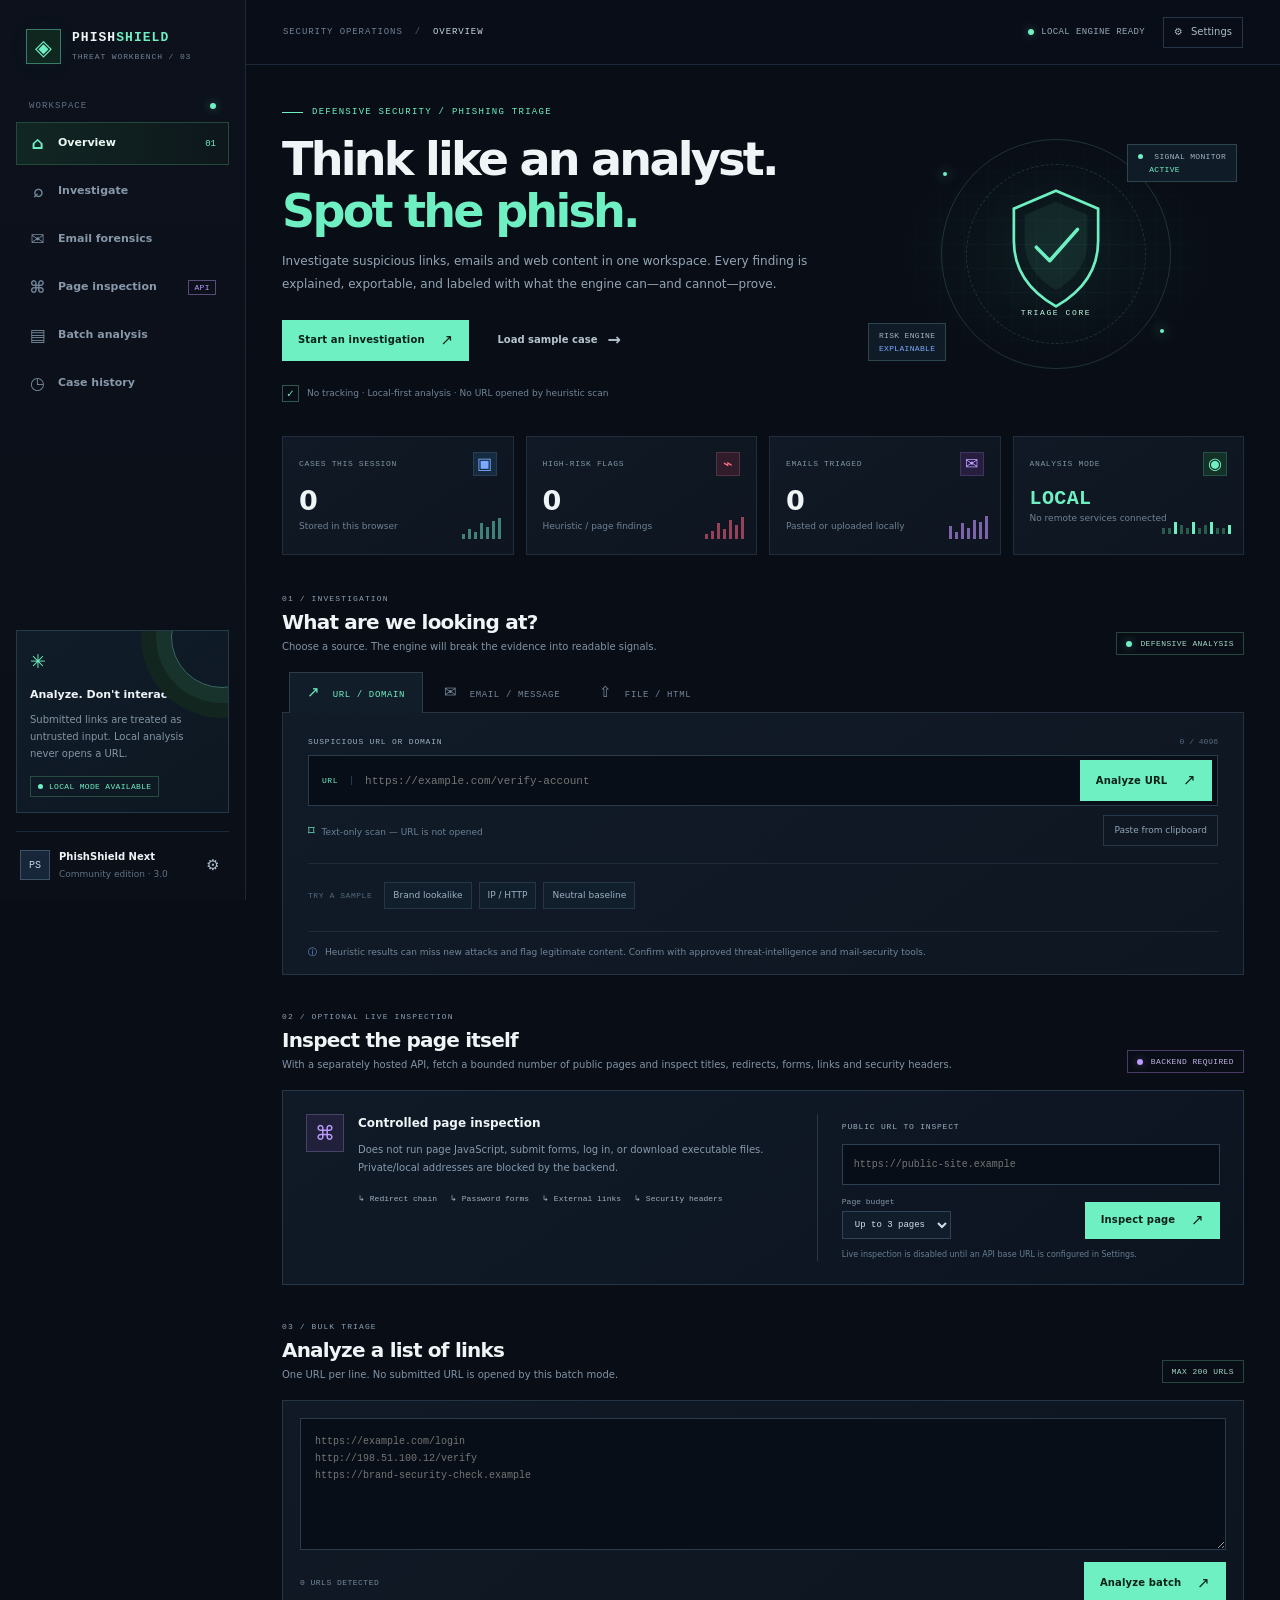
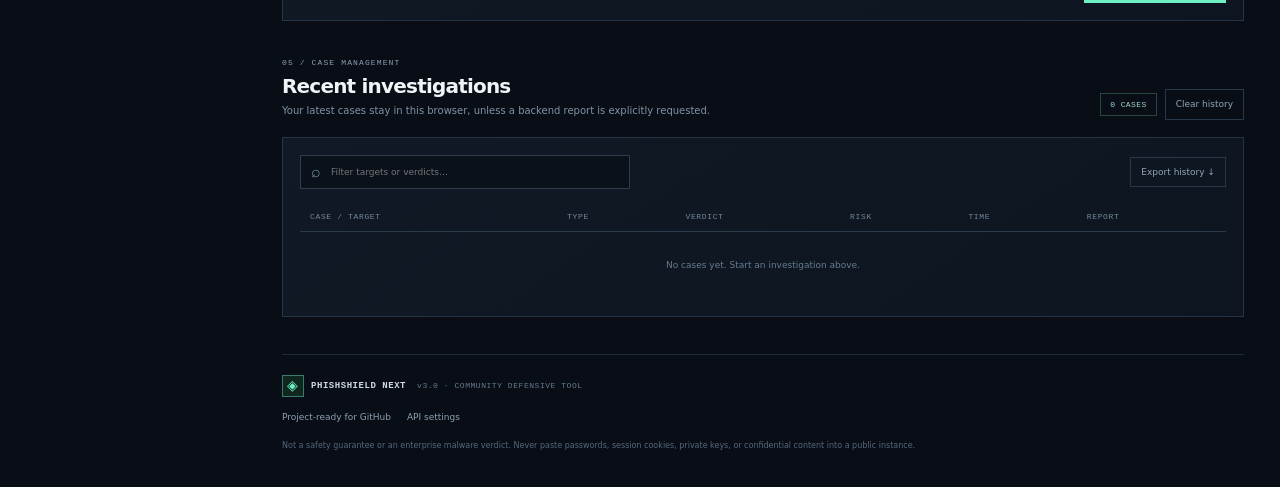
==== phishshield/static_site/index.html @ b908430c "Release PhishShield Next v3.0" ====
<!doctype html>
<html lang="en">
<head>
  <meta charset="utf-8"><meta name="viewport" content="width=device-width,initial-scale=1">
  <meta name="theme-color" content="#090d16">
  <meta name="description" content="PhishShield Next — local-first phishing investigation for suspicious URLs, emails, message files, and web pages.">
  <title>PhishShield Next — Phishing Investigation Workbench</title>
  <link rel="icon" href="data:image/svg+xml,%3Csvg xmlns='http://www.w3.org/2000/svg' viewBox='0 0 100 100'%3E%3Crect width='100' height='100' rx='20' fill='%23090d16'/%3E%3Cpath d='M50 10 82 25v23c0 20-12 33-32 42C30 81 18 68 18 48V25Z' fill='none' stroke='%236ef0c2' stroke-width='7'/%3E%3Cpath d='m36 50 10 10 20-23' fill='none' stroke='%236ef0c2' stroke-width='7'/%3E%3C/svg%3E">
  <link rel="stylesheet" href="./assets/app.css">
</head>
<body>
  <div class="app-shell">
    <aside class="sidebar" id="sidebar">
      <a class="brand" href="#overview" aria-label="PhishShield home"><span class="brand-mark">◈</span><span class="brand-copy">PHISH<span>SHIELD</span><small>THREAT WORKBENCH / 03</small></span></a>
      <div class="workspace-label">WORKSPACE <span class="live-dot"></span></div>
      <nav class="side-nav" aria-label="Primary navigation">
        <a class="nav-item active" href="#overview" data-nav="overview"><span class="nav-icon">⌂</span> Overview <span class="nav-count">01</span></a>
        <a class="nav-item" href="#investigate" data-nav="investigate"><span class="nav-icon">⌕</span> Investigate</a>
        <a class="nav-item" href="#email" data-nav="email"><span class="nav-icon">✉</span> Email forensics</a>
        <a class="nav-item" href="#page-inspection" data-nav="page-inspection"><span class="nav-icon">⌘</span> Page inspection <span class="nav-mini">API</span></a>
        <a class="nav-item" href="#batch" data-nav="batch"><span class="nav-icon">▤</span> Batch analysis</a>
        <a class="nav-item" href="#case-history" data-nav="case-history"><span class="nav-icon">◷</span> Case history</a>
      </nav>
      <div class="side-spacer"></div>
      <div class="sidebar-card">
        <div class="side-card-icon">✳</div><div class="side-card-title">Analyze. Don't interact.</div>
        <p>Submitted links are treated as untrusted input. Local analysis never opens a URL.</p>
        <span class="safe-chip"><i></i> LOCAL MODE AVAILABLE</span>
      </div>
      <div class="sidebar-bottom"><span class="avatar">PS</span><span><b>PhishShield Next</b><small>Community edition · 3.0</small></span><button class="icon-button tiny" id="open-settings-side" title="Settings" aria-label="Settings">⚙</button></div>
    </aside>

    <main class="main-area">
      <header class="topbar">
        <button class="icon-button mobile-menu" id="mobile-menu" aria-label="Open menu">☰</button>
        <div class="breadcrumbs"><span>SECURITY OPERATIONS</span><b>/</b><strong id="crumb-current">OVERVIEW</strong></div>
        <div class="topbar-right"><span class="top-status"><i></i><span id="engine-status">LOCAL ENGINE READY</span></span><button class="settings-button" id="open-settings">⚙ <span>Settings</span></button></div>
      </header>

      <section class="page-content" id="overview">
        <div class="hero-grid">
          <div class="hero-copy">
            <div class="eyebrow"><span class="eyebrow-line"></span> DEFENSIVE SECURITY / PHISHING TRIAGE</div>
            <h1>Think like an analyst.<br><span>Spot the phish.</span></h1>
            <p class="hero-description">Investigate suspicious links, emails and web content in one workspace. Every finding is explained, exportable, and labeled with what the engine can—and cannot—prove.</p>
            <div class="hero-actions"><a class="primary-button" href="#investigate">Start an investigation <span>↗</span></a><button class="text-button" id="load-demo">Load sample case <span>→</span></button></div>
            <div class="hero-footnote"><span class="mini-shield">✓</span> No tracking · Local-first analysis · No URL opened by heuristic scan</div>
          </div>
          <div class="hero-art" aria-label="Security shield graphic">
            <div class="art-grid"></div><div class="orbit orbit-one"></div><div class="orbit orbit-two"></div>
            <div class="shield-core"><svg viewBox="0 0 128 145" role="img" aria-label="Shield"><path d="M64 7 111 27v36c0 35-19 57-47 73C36 120 17 98 17 63V27Z" fill="none" stroke="currentColor" stroke-width="3"/><path d="m42 70 15 15 31-35" fill="none" stroke="currentColor" stroke-width="4" stroke-linecap="round" stroke-linejoin="round"/><path d="M64 19 99 34v28c0 26-13 43-35 56-22-13-35-30-35-56V34Z" fill="currentColor" opacity=".07"/></svg><span>TRIAGE CORE</span></div>
            <div class="art-chip chip-top"><i></i> SIGNAL MONITOR <b>ACTIVE</b></div><div class="art-chip chip-bottom"><span>RISK ENGINE</span><b>EXPLAINABLE</b></div><div class="art-spark spark-a"></div><div class="art-spark spark-b"></div>
          </div>
        </div>

        <div class="stats-grid">
          <article class="stat-card"><div class="stat-top"><span>CASES THIS SESSION</span><span class="stat-icon">▣</span></div><div class="stat-number" id="stat-cases">0</div><div class="stat-sub">Stored in this browser</div><div class="stat-sparkline sparkline-a"><span></span><span></span><span></span><span></span><span></span><span></span><span></span></div></article>
          <article class="stat-card"><div class="stat-top"><span>HIGH-RISK FLAGS</span><span class="stat-icon red">⌁</span></div><div class="stat-number" id="stat-high">0</div><div class="stat-sub">Heuristic / page findings</div><div class="stat-sparkline sparkline-b"><span></span><span></span><span></span><span></span><span></span><span></span><span></span></div></article>
          <article class="stat-card"><div class="stat-top"><span>EMAILS TRIAGED</span><span class="stat-icon violet">✉</span></div><div class="stat-number" id="stat-emails">0</div><div class="stat-sub">Pasted or uploaded locally</div><div class="stat-sparkline sparkline-c"><span></span><span></span><span></span><span></span><span></span><span></span><span></span></div></article>
          <article class="stat-card"><div class="stat-top"><span>ANALYSIS MODE</span><span class="stat-icon green">◉</span></div><div class="stat-number small-stat" id="stat-mode">LOCAL</div><div class="stat-sub" id="stat-mode-sub">No threat-intel API connected</div><div class="status-line"><span></span><span></span><span></span><span></span><span></span><span></span><span></span><span></span><span></span><span></span><span></span><span></span></div></article>
        </div>

        <section class="workspace-section" id="investigate">
          <div class="section-heading"><div><div class="section-kicker">01 / INVESTIGATION</div><h2>What are we looking at?</h2><p>Choose a source. The engine will break the evidence into readable signals.</p></div><span class="section-pill"><i></i> DEFENSIVE ANALYSIS</span></div>
          <span id="email" class="anchor-marker" aria-hidden="true"></span>
          <div class="tab-bar" role="tablist" aria-label="Investigation type">
            <button class="tab active" data-tab="url-panel" role="tab" aria-selected="true"><span>↗</span> URL / DOMAIN</button>
            <button class="tab" data-tab="email-panel" role="tab" aria-selected="false"><span>✉</span> EMAIL / MESSAGE</button>
            <button class="tab" data-tab="file-panel" role="tab" aria-selected="false"><span>⇧</span> FILE / HTML</button>
          </div>
          <div class="investigation-card">
            <div class="tab-panel active" id="url-panel" role="tabpanel">
              <div class="field-label-row"><label for="url-input">SUSPICIOUS URL OR DOMAIN</label><span class="char-count" id="url-char">0 / 4096</span></div>
              <div class="url-input-wrap"><span class="url-prefix">URL</span><input id="url-input" type="text" maxlength="4096" autocomplete="off" autocapitalize="off" spellcheck="false" placeholder="https://example.com/verify-account"><button id="analyze-url" class="primary-button">Analyze URL <span>↗</span></button></div>
              <div class="field-footer"><span><i class="tiny-lock">⌑</i> Text-only scan — URL is not opened</span><button class="subtle-button" id="paste-url">Paste from clipboard</button></div>
              <div class="quick-examples"><span>TRY A SAMPLE</span><button data-sample="https://secure-login-paypal.account-check.click/verify">Brand lookalike</button><button data-sample="http://192.0.2.10/account/login">IP / HTTP</button><button data-sample="https://example.com/">Neutral baseline</button></div>
            </div>
            <div class="tab-panel" id="email-panel" role="tabpanel" hidden>
              <div class="field-label-row"><label for="email-input">RAW EMAIL / MESSAGE CONTENT</label><span class="char-count" id="email-char">0 / 1 MB</span></div>
              <textarea id="email-input" class="large-textarea" maxlength="1000000" placeholder="Paste the complete message including headers where available…&#10;&#10;From: alerts@example.com&#10;Reply-To: support@other-domain.example&#10;Subject: Urgent account verification"></textarea>
              <div class="field-footer"><span><i class="tiny-lock">⌑</i> Text analyzed in your browser; content is not uploaded</span><label class="file-button" for="email-file">⇧ Upload .eml / .txt / .html</label><input class="visually-hidden" id="email-file" type="file" accept=".eml,.txt,.html,.htm,.log,.json,.csv,.md,text/plain,text/html,message/rfc822,application/json,text/csv"></div>
              <div class="form-actions"><button id="analyze-email" class="primary-button">Analyze email <span>↗</span></button><button class="secondary-button" id="clear-email">Clear</button></div>
            </div>
            <div class="tab-panel" id="file-panel" role="tabpanel" hidden>
              <div class="drop-zone" id="drop-zone" tabindex="0" role="button" aria-label="Choose or drop a file"><div class="drop-icon">⇧</div><h3>Drop an email, report or HTML file here</h3><p>Analyze .eml, .txt, .html, .htm, .json, .csv or .log · Up to 2 MB</p><label for="general-file" class="primary-button small-button">Choose file</label><input class="visually-hidden" id="general-file" type="file" accept=".eml,.txt,.html,.htm,.log,.json,.csv,.md,text/plain,text/html,message/rfc822,application/json,text/csv"></div>
              <div class="file-safety-note"><span>ⓘ</span><div><b>Files are read as text only.</b> PhishShield does not execute macros, open attachments, or render uploaded HTML. Binary attachment malware scanning is not included.</div></div>
              <div id="file-loaded" class="file-loaded" hidden></div>
            </div>
            <div class="fine-print"><span>ⓘ</span> Heuristic results can miss new attacks and flag legitimate content. Confirm with approved threat-intelligence and mail-security tools.</div>
          </div>
        </section>

        <section class="workspace-section" id="page-inspection">
          <div class="section-heading"><div><div class="section-kicker">02 / OPTIONAL LIVE INSPECTION</div><h2>Inspect the page itself</h2><p>With a separately hosted API, fetch a bounded number of public pages and inspect titles, redirects, forms, links and security headers.</p></div><span class="section-pill muted-pill"><i></i> BACKEND REQUIRED</span></div>
          <div class="live-inspect-card"><div class="live-card-copy"><div class="live-icon">⌘</div><div><h3>Controlled page inspection</h3><p>Does not run page JavaScript, submit forms, log in, or download executable files. Private/local addresses are blocked by the backend.</p><div class="live-features"><span>↳ Redirect chain</span><span>↳ Password forms</span><span>↳ External links</span><span>↳ Security headers</span></div></div></div><div class="live-card-controls"><label for="inspect-url">PUBLIC URL TO INSPECT</label><input id="inspect-url" type="text" maxlength="4096" spellcheck="false" placeholder="https://public-site.example"><div class="inspect-controls-row"><label for="max-pages">Page budget <select id="max-pages"><option value="1">1 page</option><option value="3" selected>Up to 3 pages</option><option value="5">Up to 5 pages</option></select></label><button id="inspect-page" class="primary-button">Inspect page <span>↗</span></button></div><p class="hint-line" id="api-hint">Live inspection is disabled until an API base URL is configured in Settings.</p></div></div>
        </section>

        <section class="workspace-section" id="batch">
          <div class="section-heading"><div><div class="section-kicker">03 / BULK TRIAGE</div><h2>Analyze a list of links</h2><p>One URL per line. No submitted URL is opened by this batch mode.</p></div><span class="section-pill">MAX 200 URLS</span></div>
          <div class="batch-card"><textarea id="batch-input" class="batch-textarea" maxlength="500000" placeholder="https://example.com/login&#10;http://198.51.100.12/verify&#10;https://brand-security-check.example"></textarea><div class="batch-footer"><span id="batch-count">0 URLS DETECTED</span><button class="primary-button" id="analyze-batch">Analyze batch <span>↗</span></button></div><div id="batch-results" class="batch-results" hidden></div></div>
        </section>

        <section class="workspace-section results-section" id="results-section" hidden>
          <div class="section-heading"><div><div class="section-kicker">04 / EVIDENCE REVIEW</div><h2 id="result-title">Investigation report</h2><p id="result-subtitle">Review the evidence and the confidence limits.</p></div><div class="result-actions"><button class="secondary-button" id="export-json">↓ JSON</button><button class="secondary-button" id="print-report">↗ Print / PDF</button></div></div>
          <div id="result-output" class="result-output"></div>
        </section>

        <section class="workspace-section" id="case-history">
          <div class="section-heading"><div><div class="section-kicker">05 / CASE MANAGEMENT</div><h2>Recent investigations</h2><p>Your latest cases stay in this browser, unless a backend report is explicitly requested.</p></div><div class="history-actions"><span id="history-count" class="section-pill">0 CASES</span><button class="subtle-button" id="clear-history">Clear history</button></div></div>
          <div class="history-card"><div class="history-toolbar"><div class="history-search"><span>⌕</span><input id="history-filter" type="search" placeholder="Filter targets or verdicts…"></div><button class="subtle-button" id="export-history">Export history ↓</button></div><div class="history-table-wrap"><table class="history-table"><thead><tr><th>CASE / TARGET</th><th>TYPE</th><th>VERDICT</th><th>RISK</th><th>TIME</th><th>REPORT</th></tr></thead><tbody id="history-body"><tr><td colspan="6" class="empty-cell">No cases yet. Start an investigation above.</td></tr></tbody></table></div></div>
        </section>

        <footer class="footer"><div class="footer-brand"><span class="brand-mark">◈</span><b>PHISHSHIELD NEXT</b> <span>v3.0 · COMMUNITY DEFENSIVE TOOL</span></div><div class="footer-links"><a href="https://github.com/" target="_blank" rel="noreferrer">Project-ready for GitHub</a><button id="open-settings-footer">API settings</button></div><p>Not a safety guarantee or an enterprise malware verdict. Never paste passwords, session cookies, private keys, or confidential content into a public instance.</p></footer>
      </section>
    </main>
  </div>

  <div class="toast-region" id="toast-region" aria-live="polite" aria-atomic="true"></div>
  <div class="modal-backdrop" id="settings-modal" hidden>
    <div class="settings-modal" role="dialog" aria-modal="true" aria-labelledby="settings-title"><div class="modal-heading"><div><div class="section-kicker">WORKSPACE CONFIGURATION</div><h2 id="settings-title">Connection settings</h2></div><button class="icon-button" id="close-settings" aria-label="Close settings">×</button></div><p class="modal-description">The hosted GitHub Pages version runs local heuristics in your browser. Add the base URL of your own deployed PhishShield API to enable controlled live page inspection. Don't add API keys here.</p><label for="api-base-input">PHISHSHIELD API BASE URL</label><input id="api-base-input" class="settings-input" type="url" placeholder="https://your-phishshield-api.example.com"><div class="settings-callout"><b>Privacy and deployment note</b><p>This URL is stored in this browser's local storage. Use HTTPS for a deployed API. The API must allow this website's origin using CORS. A public scanning API also needs abuse controls, rate limits and monitoring.</p></div><div class="modal-actions"><button id="test-api" class="secondary-button">Test connection</button><button id="save-settings" class="primary-button">Save settings</button><button id="remove-api" class="text-button">Remove API</button></div><div id="api-test-status" class="api-test-status" role="status"></div><button class="privacy-link" id="clear-local-data">Clear local cases and connection settings</button></div>
  </div>
  <script src="./assets/app.js" defer></script>
</body></html>
---- phishshield/static_site/assets/app.css ----
:root{--bg:#090d16;--sidebar:#0b101a;--panel:#0f1622;--panel-2:#111b29;--line:#202d3d;--line-soft:#1a2635;--text:#eff5f7;--muted:#899aab;--dim:#5f7285;--mint:#6ef0c2;--blue:#79aaff;--red:#ff7184;--amber:#ffc878;--purple:#be9bff;--mono:'DM Mono',ui-monospace,monospace;--sans:'Manrope',Inter,system-ui,sans-serif}*{box-sizing:border-box}html{scroll-behavior:smooth;scroll-padding-top:90px}body{margin:0;background:var(--bg);color:var(--text);font:13px/1.65 var(--sans);-webkit-font-smoothing:antialiased}button,input,textarea,select{font:inherit}button,a{-webkit-tap-highlight-color:transparent}a{color:inherit;text-decoration:none}button{cursor:pointer}button:focus-visible,a:focus-visible,input:focus-visible,textarea:focus-visible,select:focus-visible{outline:2px solid var(--mint);outline-offset:3px}.app-shell{min-height:100vh}.sidebar{width:246px;position:fixed;inset:0 auto 0 0;background:linear-gradient(180deg,#0c111b,#0a0f18);border-right:1px solid #1c2938;display:flex;flex-direction:column;padding:25px 16px 18px;z-index:20}.brand{display:flex;align-items:center;gap:11px;padding:4px 10px 28px}.brand-mark{width:35px;height:35px;display:grid;place-items:center;border:1px solid #397b6a;background:#10271f;color:var(--mint);font-size:22px;box-shadow:0 0 24px #6ef0c20a}.brand-copy{font:700 13px/1.3 var(--mono);letter-spacing:.08em}.brand-copy>span{color:var(--mint)}.brand-copy small{display:block;color:#718397;font-size:8px;font-weight:400;letter-spacing:.11em;margin-top:5px}.workspace-label{font:9px var(--mono);letter-spacing:.12em;color:#5e7185;padding:9px 13px 11px;display:flex;align-items:center;justify-content:space-between}.live-dot,.top-status i,.section-pill i{width:6px;height:6px;border-radius:100%;background:var(--mint);box-shadow:0 0 10px #6ef0c270}.side-nav{display:grid;gap:5px}.nav-item{height:43px;display:flex;align-items:center;gap:12px;padding:0 12px;color:#8798aa;font-size:11px;font-weight:600;border:1px solid transparent;transition:.2s}.nav-item:hover{background:#121d2b;color:var(--text)}.nav-item.active{background:linear-gradient(90deg,#143127aa,#11241e55);border-color:#23483e;color:#eaf8f1}.nav-icon{width:17px;text-align:center;font-size:17px;color:#71869a}.nav-item.active .nav-icon{color:var(--mint)}.nav-count{margin-left:auto;font:9px var(--mono);color:var(--mint)}.nav-mini{margin-left:auto;padding:2px 5px;border:1px solid #594b77;color:var(--purple);font:8px var(--mono);letter-spacing:.05em}.side-spacer{flex:1;min-height:36px}.sidebar-card{padding:15px 13px;border:1px solid #24394a;background:linear-gradient(145deg,#101d29,#0d1722);position:relative;overflow:hidden}.sidebar-card:after{content:'';position:absolute;width:100px;height:100px;right:-45px;top:-45px;border:1px solid #3b6b62;border-radius:50%;box-shadow:0 0 0 15px #18332c,0 0 0 30px #12251f}.side-card-icon{color:var(--mint);font-size:19px}.side-card-title{font-size:11px;font-weight:800;margin-top:8px}.sidebar-card p{font-size:10px;color:#8395a5;line-height:1.7;margin:7px 0 12px;max-width:165px}.safe-chip{display:inline-flex;align-items:center;gap:6px;font:8px var(--mono);letter-spacing:.04em;color:var(--mint);border:1px solid #254d40;padding:5px 7px}.safe-chip i{width:5px;height:5px;border-radius:50%;background:var(--mint)}.sidebar-bottom{display:flex;align-items:center;gap:9px;border-top:1px solid #1c2938;margin-top:18px;padding:17px 4px 0}.avatar{width:30px;height:30px;display:grid;place-items:center;border:1px solid #3b5166;background:#172638;color:#c5d7e5;font:10px var(--mono)}.sidebar-bottom b{display:block;font-size:10px}.sidebar-bottom small{display:block;font-size:9px;color:var(--dim);margin-top:2px}.sidebar-bottom .icon-button{margin-left:auto}.main-area{margin-left:246px;min-height:100vh}.topbar{height:65px;border-bottom:1px solid #1d2938;background:#0a0f18ed;display:flex;align-items:center;justify-content:space-between;padding:0 37px;position:sticky;top:0;z-index:10;backdrop-filter:blur(15px)}.breadcrumbs{display:flex;align-items:center;gap:12px;font:9px var(--mono);letter-spacing:.1em;color:#6f8295}.breadcrumbs b{color:#3f5060}.breadcrumbs strong{color:#c5d4de;font-weight:500}.topbar-right{display:flex;align-items:center;gap:18px}.top-status{display:inline-flex;align-items:center;gap:7px;color:#94a9b8;font:9px var(--mono);letter-spacing:.04em}.settings-button,.icon-button{display:inline-flex;align-items:center;justify-content:center;gap:8px;background:transparent;border:1px solid #263646;color:#a9bbc8;height:31px;padding:0 10px;font-size:10px;transition:.2s}.settings-button:hover,.icon-button:hover{border-color:#527468;color:var(--mint)}.icon-button{width:30px;padding:0;font-size:15px}.tiny{border:0;width:24px}.mobile-menu{display:none}.page-content{max-width:1540px;margin:0 auto;padding:0 36px 35px}.hero-grid{display:grid;grid-template-columns:minmax(0,1.2fr) minmax(250px,.8fr);gap:22px;align-items:center;padding:42px 0 28px;min-height:330px}.eyebrow,.section-kicker{display:flex;align-items:center;gap:9px;font:9px var(--mono);letter-spacing:.14em;color:var(--mint)}.eyebrow-line{width:21px;height:1px;background:var(--mint)}.hero-copy h1{font-size:clamp(33px,3.6vw,52px);line-height:1.12;letter-spacing:-.06em;margin:17px 0 13px;font-weight:800}.hero-copy h1 span{color:var(--mint)}.hero-description{max-width:560px;color:#94a6b6;font-size:12px;line-height:1.9;margin:0}.hero-actions{display:flex;align-items:center;gap:22px;margin-top:24px}.primary-button{display:inline-flex;align-items:center;justify-content:center;gap:16px;min-height:41px;padding:0 15px;background:var(--mint);border:1px solid var(--mint);color:#092019;font-size:10px;font-weight:800;letter-spacing:.015em;transition:transform .15s,filter .15s,border-color .15s}.primary-button:hover{filter:brightness(1.08);transform:translateY(-1px)}.primary-button span{font-size:15px;font-weight:500}.text-button{display:inline-flex;align-items:center;gap:10px;border:0;background:transparent;color:#b6c4ce;font-size:10px;font-weight:700}.text-button:hover{color:var(--mint)}.text-button span{font-size:16px}.hero-footnote{display:flex;align-items:center;gap:8px;color:#71869a;font-size:9px;margin-top:24px}.mini-shield{display:grid;place-items:center;border:1px solid #2f574a;width:17px;height:17px;color:var(--mint);font-size:10px}.hero-art{height:260px;max-width:435px;width:100%;justify-self:end;position:relative;overflow:hidden;background:radial-gradient(ellipse at center,#12332c55,transparent 61%)}.art-grid{position:absolute;inset:0;background-image:linear-gradient(#253d4d55 1px,transparent 1px),linear-gradient(90deg,#253d4d55 1px,transparent 1px);background-size:24px 24px;mask-image:radial-gradient(ellipse at center,#000,transparent 75%);opacity:.65}.orbit{position:absolute;left:50%;top:50%;border:1px solid #375d5a77;border-radius:50%;transform:translate(-50%,-50%)}.orbit-one{width:230px;height:230px}.orbit-two{width:180px;height:180px;border-style:dashed;animation:spin 40s linear infinite}.shield-core{position:absolute;left:50%;top:48%;transform:translate(-50%,-50%);width:120px;height:145px;color:var(--mint);display:flex;flex-direction:column;align-items:center;justify-content:center;filter:drop-shadow(0 0 22px #6ef0c233)}.shield-core svg{height:130px;width:116px}.shield-core span{font:8px var(--mono);letter-spacing:.2em;color:#c4f8e4;position:absolute;bottom:5px}.art-chip{position:absolute;background:#111e2bdb;border:1px solid #2c454e;padding:7px 10px;font:8px var(--mono);letter-spacing:.04em;color:#a1b3c2}.chip-top{right:7px;top:20px}.chip-top i{display:inline-block;width:5px;height:5px;background:var(--mint);border-radius:50%;margin-right:6px}.chip-top b{display:block;color:var(--mint);margin:4px 0 0 11px;font-weight:500}.chip-bottom{left:0;bottom:23px;display:grid;gap:4px}.chip-bottom b{color:var(--blue);font-weight:500}.art-spark{width:4px;height:4px;background:var(--mint);border-radius:50%;position:absolute;box-shadow:0 0 13px var(--mint)}.spark-a{top:48px;left:75px}.spark-b{bottom:51px;right:80px}.stats-grid{display:grid;grid-template-columns:repeat(4,minmax(0,1fr));gap:12px;margin:6px 0 39px}.stat-card{position:relative;min-height:119px;background:linear-gradient(145deg,#101925,#0e1520);border:1px solid #202d3c;padding:15px 16px;overflow:hidden}.stat-top{display:flex;align-items:center;justify-content:space-between;gap:10px;font:8px var(--mono);letter-spacing:.08em;color:#8295a5}.stat-icon{display:grid;place-items:center;font-size:16px;color:var(--blue);width:24px;height:24px;background:#172b40;border:1px solid #273d54}.stat-icon.red{color:var(--red);background:#301c2b;border-color:#54313f}.stat-icon.violet{color:var(--purple);background:#251e3e;border-color:#443360}.stat-icon.green{color:var(--mint);background:#143127;border-color:#275344}.stat-number{font-size:27px;line-height:1.3;font-weight:800;letter-spacing:-.05em;margin-top:7px}.small-stat{font:700 20px var(--mono);letter-spacing:.02em;color:var(--mint);padding:4px 0 0}.stat-sub{font-size:9px;color:#6f8294;margin-top:1px}.stat-sparkline{position:absolute;right:12px;bottom:15px;height:23px;display:flex;align-items:end;gap:3px;opacity:.8}.stat-sparkline span{display:block;width:3px;background:#4a9e8d}.sparkline-a span:nth-child(1){height:5px}.sparkline-a span:nth-child(2){height:10px}.sparkline-a span:nth-child(3){height:7px}.sparkline-a span:nth-child(4){height:16px}.sparkline-a span:nth-child(5){height:12px}.sparkline-a span:nth-child(6){height:18px}.sparkline-a span:nth-child(7){height:21px}.sparkline-b span{background:#b74c69}.sparkline-b span:nth-child(1){height:5px}.sparkline-b span:nth-child(2){height:8px}.sparkline-b span:nth-child(3){height:16px}.sparkline-b span:nth-child(4){height:10px}.sparkline-b span:nth-child(5){height:19px}.sparkline-b span:nth-child(6){height:14px}.sparkline-b span:nth-child(7){height:22px}.sparkline-c span{background:#9977cc}.sparkline-c span:nth-child(1){height:13px}.sparkline-c span:nth-child(2){height:7px}.sparkline-c span:nth-child(3){height:16px}.sparkline-c span:nth-child(4){height:11px}.sparkline-c span:nth-child(5){height:19px}.sparkline-c span:nth-child(6){height:17px}.sparkline-c span:nth-child(7){height:23px}.status-line{position:absolute;right:12px;bottom:20px;display:flex;gap:3px;align-items:end;height:13px}.status-line span{width:3px;height:6px;background:#295c4d}.status-line span:nth-child(3n){height:12px;background:var(--mint)}.status-line span:nth-child(4n){height:9px}.workspace-section{margin:0 0 37px;scroll-margin-top:84px}.section-heading{display:flex;align-items:flex-end;justify-content:space-between;gap:18px;margin-bottom:17px}.section-kicker{font-size:8px;color:#8ba1b4}.section-heading h2{font-size:20px;letter-spacing:-.04em;line-height:1.3;margin:6px 0 4px;font-weight:800}.section-heading p{font-size:10px;color:#8093a5;margin:0}.section-pill{display:inline-flex;align-items:center;gap:8px;white-space:nowrap;border:1px solid #27473e;color:#a1d9c7;padding:6px 9px;font:8px var(--mono);letter-spacing:.05em}.muted-pill{border-color:#4a3a64;color:#c2b3e5}.muted-pill i{background:var(--purple);box-shadow:0 0 10px #be9bff70}.tab-bar{display:flex;align-items:center;gap:3px;border-bottom:1px solid #253344;padding-left:7px}.tab{min-height:40px;border:1px solid transparent;border-bottom:0;background:transparent;padding:0 17px;color:#73879a;font:9px var(--mono);letter-spacing:.07em}.tab span{font-size:15px;margin-right:6px}.tab.active{color:var(--mint);background:#111d29;border-color:#2b3d4d;position:relative}.tab.active:after{content:'';position:absolute;left:0;right:0;bottom:-1px;height:1px;background:#111d29}.investigation-card{background:linear-gradient(145deg,#111b28,#0e1621);border:1px solid #243343;border-top:0;padding:24px 25px 14px}.tab-panel{min-width:0}.field-label-row{display:flex;justify-content:space-between;align-items:center;gap:10px;margin-bottom:9px}.field-label-row label,.live-card-controls>label,.settings-modal>label{font:8px var(--mono);letter-spacing:.1em;color:#9cb0c1}.char-count{font:8px var(--mono);color:#566a7d}.url-input-wrap{display:flex;align-items:center;gap:0;border:1px solid #2a3b4c;background:#080e17;min-height:51px}.url-prefix{font:8px var(--mono);letter-spacing:.07em;color:var(--mint);border-right:1px solid #253646;padding:0 13px}.url-input-wrap input{min-width:0;flex:1;border:0;background:transparent;color:var(--text);height:49px;padding:0 13px;outline:none;font:11px var(--mono)}.url-input-wrap input:focus{box-shadow:none}.url-input-wrap .primary-button{height:41px;min-height:41px;margin-right:5px}.field-footer{display:flex;justify-content:space-between;align-items:center;gap:12px;margin-top:9px;color:#6b8093;font-size:9px}.tiny-lock{font-style:normal;color:var(--mint);font-size:13px;margin-right:4px}.subtle-button{display:inline-flex;align-items:center;justify-content:center;gap:7px;border:1px solid #27384a;background:transparent;color:#91a5b6;padding:7px 10px;font-size:9px;transition:.2s}.subtle-button:hover{border-color:#487b6b;color:var(--mint)}.quick-examples{display:flex;align-items:center;flex-wrap:wrap;gap:7px;padding-top:18px;margin-top:17px;border-top:1px solid #1c2a39}.quick-examples>span{font:8px var(--mono);color:#536a7e;letter-spacing:.07em;margin-right:5px}.quick-examples button{border:1px solid #253646;background:#111e2c;color:#9cb1c2;padding:5px 8px;font-size:9px}.quick-examples button:hover{color:var(--mint);border-color:#406b60}.large-textarea,.batch-textarea{display:block;width:100%;resize:vertical;min-height:190px;background:#080e17;border:1px solid #2a3b4c;color:var(--text);padding:14px;font:10px/1.7 var(--mono);outline:none}.large-textarea:focus,.batch-textarea:focus{border-color:#4e9680;box-shadow:0 0 0 2px #6ef0c20c}.form-actions{display:flex;gap:9px;margin-top:17px}.secondary-button{display:inline-flex;align-items:center;justify-content:center;gap:8px;min-height:37px;border:1px solid #334659;background:#152131;color:#c3d2dc;padding:0 12px;font-size:9px;font-weight:700}.secondary-button:hover{border-color:#5b8d7b;color:var(--mint)}.file-button{cursor:pointer;display:inline-flex;align-items:center;gap:6px;border:1px solid #27384a;background:#111d2b;color:#b5c7d5;padding:6px 9px;font-size:9px}.file-button:hover{color:var(--mint);border-color:#437d69}.visually-hidden{position:absolute!important;width:1px!important;height:1px!important;padding:0!important;margin:-1px!important;overflow:hidden!important;clip:rect(0,0,0,0)!important;white-space:nowrap!important;border:0!important}.drop-zone{min-height:178px;border:1px dashed #38566a;background:#0b1420;display:flex;flex-direction:column;align-items:center;justify-content:center;text-align:center;padding:23px}.drop-zone:focus,.drop-zone.dragover{outline:2px solid var(--mint);background:#10261f}.drop-icon{width:38px;height:38px;display:grid;place-items:center;border:1px solid #2c6656;color:var(--mint);font-size:22px;background:#122c24}.drop-zone h3{margin:9px 0 2px;font-size:12px}.drop-zone p{margin:0 0 13px;color:#8195a7;font-size:9px}.small-button{min-height:31px;font-size:9px}.file-safety-note{display:flex;gap:10px;border:1px solid #3d3543;background:#1a1823;padding:12px;margin-top:13px;font-size:9px;color:#9e9aae}.file-safety-note>span{font-size:16px;color:var(--purple)}.file-safety-note b{color:#d8cee9}.file-loaded{margin-top:12px;padding:12px;border:1px solid #2b5648;color:#bbdfd2;font-size:10px}.fine-print{display:flex;gap:8px;align-items:flex-start;border-top:1px solid #1d2a38;color:#72869a;font-size:9px;padding-top:13px;margin-top:22px}.fine-print span{color:var(--blue)}.live-inspect-card{display:grid;grid-template-columns:1fr minmax(280px,.83fr);gap:25px;padding:23px;border:1px solid #27384a;background:linear-gradient(145deg,#101a27,#0c1420)}.live-card-copy{display:flex;gap:14px;align-items:flex-start}.live-icon{display:grid;place-items:center;width:38px;height:38px;flex-shrink:0;background:#20203a;border:1px solid #494267;color:var(--purple);font-size:20px}.live-card-copy h3{font-size:12px;margin:0 0 7px}.live-card-copy p{max-width:470px;margin:0;color:#879aac;font-size:10px;line-height:1.8}.live-features{display:flex;flex-wrap:wrap;gap:8px 13px;margin-top:17px}.live-features span{font:8px var(--mono);color:#a0b1c2}.live-card-controls{border-left:1px solid #293849;padding-left:24px}.live-card-controls>input,.settings-input{margin-top:8px;width:100%;min-width:0;height:41px;border:1px solid #2d4051;background:#080e17;color:var(--text);padding:0 11px;font:10px var(--mono);outline:none}.inspect-controls-row{display:flex;justify-content:space-between;align-items:end;gap:10px;margin-top:12px}.inspect-controls-row label{font:8px var(--mono);color:#8498a9}.inspect-controls-row select{display:block;margin-top:5px;background:#111d2a;border:1px solid #304356;color:#d2dfe7;padding:7px 8px;font-size:9px}.inspect-controls-row .primary-button{min-height:37px}.hint-line{font-size:8px;color:#677e91;margin:9px 0 0}.batch-card,.history-card{border:1px solid #253545;background:linear-gradient(145deg,#101925,#0d1520);padding:17px}.batch-textarea{min-height:132px}.batch-footer{display:flex;justify-content:space-between;align-items:center;gap:12px;margin-top:12px}.batch-footer>span{font:8px var(--mono);color:#74899c;letter-spacing:.06em}.batch-results{margin-top:16px;border-top:1px solid #243343;padding-top:13px}.batch-result-row{display:grid;grid-template-columns:minmax(0,1fr) 108px 60px;gap:12px;align-items:center;padding:10px;border-bottom:1px solid #1e2b3a;font-size:9px}.batch-target{overflow-wrap:anywhere;color:#c4d3dd}.batch-score{text-align:right;font:9px var(--mono);color:#a8b8c4}.badge{display:inline-flex;justify-content:center;align-items:center;border:1px solid;padding:4px 6px;font:8px var(--mono);white-space:nowrap}.badge.high{color:var(--red);border-color:#693543;background:#281722}.badge.suspicious{color:var(--amber);border-color:#6a5435;background:#292319}.badge.inconclusive{color:var(--blue);border-color:#334e6b;background:#172434}.badge.info{color:var(--mint);border-color:#275746;background:#10251e}.results-section{border:1px solid #2c4150;background:#0d1622;padding:19px;margin-bottom:40px}.result-actions,.history-actions{display:flex;gap:8px;align-items:center}.result-output{display:grid;gap:14px}.report-summary{display:grid;grid-template-columns:minmax(0,1fr) 160px;gap:20px;border:1px solid #293b4c;background:#111d2b;padding:20px}.report-heading{display:flex;align-items:center;gap:10px;flex-wrap:wrap}.report-heading h3{margin:0;font-size:16px;letter-spacing:-.03em}.report-target{font:10px/1.7 var(--mono);color:#98acbd;overflow-wrap:anywhere;margin-top:9px}.report-meta{display:flex;flex-wrap:wrap;gap:12px;margin-top:15px;color:#758a9c;font:8px var(--mono)}.report-score{border-left:1px solid #2b3b4a;display:flex;flex-direction:column;justify-content:center;align-items:center;padding-left:18px}.report-score strong{font-size:42px;line-height:1;font-weight:800;letter-spacing:-.06em}.report-score span{font:8px var(--mono);color:#8094a5;margin-top:7px}.scorebar{width:100%;height:4px;background:#233342;margin-top:12px}.scorebar span{display:block;height:100%;background:var(--mint)}.report-grid{display:grid;grid-template-columns:1.15fr .85fr;gap:13px}.report-panel{border:1px solid #253646;background:#101a27;padding:16px;min-width:0}.report-panel h4{font-size:11px;margin:0 0 12px}.panel-hint{font-size:8px;color:#71879a;font-weight:400;margin-left:5px}.signal-list{display:grid;gap:8px}.signal-item{border:1px solid #263647;background:#0d1622;padding:10px}.signal-top{display:flex;align-items:start;justify-content:space-between;gap:12px}.signal-item b{font-size:10px}.signal-item p{font-size:9px;line-height:1.7;color:#8b9fb0;margin:6px 0 0}.signal-meta{font:8px var(--mono);color:var(--amber);white-space:nowrap}.signal-item.positive .signal-meta{color:var(--mint)}.no-signals{padding:15px;background:#0d1621;border:1px dashed #344455;color:#95a8b8;font-size:10px}.recommendation{border-left:2px solid var(--mint);background:#10251f;padding:13px;color:#cde8dd;font-size:10px}.recommendation b{display:block;font-size:9px;color:var(--mint);letter-spacing:.07em;margin-bottom:5px}.limitations{font-size:9px;color:#7f93a5;line-height:1.8}.limitations ul{padding-left:17px;margin:8px 0 0}.evidence-list{display:grid;gap:8px}.evidence-row{display:flex;align-items:flex-start;justify-content:space-between;gap:12px;border-bottom:1px solid #223242;padding-bottom:8px;font-size:9px}.evidence-row span:first-child{color:#8095a7}.evidence-row b{color:#c3d4df;text-align:right;overflow-wrap:anywhere;font-weight:500}.evidence-row:last-child{border:0;padding:0}.history-actions{flex-shrink:0}.history-toolbar{display:flex;justify-content:space-between;align-items:center;gap:12px;margin-bottom:13px}.history-search{display:flex;align-items:center;gap:8px;border:1px solid #2c3d4f;background:#0a111b;padding:0 10px;width:min(330px,100%)}.history-search span{font-size:16px;color:#7b90a3}.history-search input{height:32px;flex:1;width:0;border:0;outline:0;background:transparent;color:var(--text);font-size:9px}.history-table-wrap{overflow-x:auto}.history-table{width:100%;border-collapse:collapse;min-width:700px}.history-table th{text-align:left;font:8px var(--mono);letter-spacing:.08em;font-weight:400;color:#73889b;padding:10px;border-bottom:1px solid #2a3b4b}.history-table td{padding:12px 10px;border-bottom:1px solid #1d2c3a;color:#a1b3c1;font-size:9px}.history-table tr:last-child td{border-bottom:0}.history-table .target-cell{max-width:260px;overflow-wrap:anywhere;color:#d1dee6}.case-link{color:var(--mint);border:0;background:transparent;font:8px var(--mono);padding:0}.empty-cell{text-align:center!important;color:#667c8f!important;padding:26px!important}.footer{border-top:1px solid #1d2b3a;margin-top:34px;padding-top:20px}.footer-brand{display:flex;align-items:center;gap:7px;font:9px var(--mono);letter-spacing:.06em;color:#94a7b6}.footer-brand .brand-mark{width:22px;height:22px;font-size:14px}.footer-brand b{color:#cfdae1}.footer-brand>span:last-child{font-size:8px;color:#647b8e;margin-left:4px}.footer-links{display:flex;gap:16px;margin-top:13px;font-size:9px;color:#8ca0b1}.footer-links a:hover,.footer-links button:hover{color:var(--mint)}.footer-links button{border:0;background:transparent;color:inherit;padding:0;font-size:inherit}.footer p{font-size:8px;color:#53697d;margin:14px 0 0}.toast-region{position:fixed;bottom:20px;right:20px;z-index:99;display:grid;gap:8px;width:min(360px,calc(100vw - 32px))}.toast{padding:12px 14px;border:1px solid #2f6351;background:#10231e;box-shadow:0 10px 35px #0006;color:#cceee1;font-size:10px;animation:toast-in .2s ease}.toast.error{border-color:#794151;background:#291720;color:#ffd6dc}.toast.warning{border-color:#705a36;background:#282319;color:#ffe4b6}.modal-backdrop{position:fixed;inset:0;z-index:80;background:#02060bd9;display:grid;place-items:center;padding:20px;backdrop-filter:blur(7px)}.settings-modal{width:min(520px,100%);background:#101925;border:1px solid #34475a;box-shadow:0 28px 100px #0009;padding:24px}.modal-heading{display:flex;align-items:flex-start;justify-content:space-between;gap:14px}.modal-heading h2{font-size:20px;letter-spacing:-.04em;margin:6px 0 0}.modal-description{font-size:10px;line-height:1.9;color:#8da0b1;margin:17px 0 21px}.settings-input{margin-top:8px}.settings-callout{margin-top:14px;border:1px solid #433b5c;background:#1a1726;padding:12px}.settings-callout b{font-size:10px;color:#d8cef0}.settings-callout p{font-size:9px;color:#9f9bb1;line-height:1.8;margin:5px 0 0}.modal-actions{display:flex;flex-wrap:wrap;gap:8px;margin-top:16px}.api-test-status{font-size:9px;color:#8da1b1;margin-top:10px;min-height:18px}.privacy-link{display:block;border:0;border-top:1px solid #29394a;background:transparent;color:#8a9eb0;padding:14px 0 0;margin-top:14px;width:100%;text-align:left;font-size:9px}.privacy-link:hover{color:var(--red)}[hidden]{display:none!important}@keyframes spin{to{transform:translate(-50%,-50%) rotate(360deg)}}@keyframes toast-in{from{opacity:0;transform:translateY(7px)}to{opacity:1;transform:translateY(0)}}
@media(min-width:1500px){.page-content{padding-left:48px;padding-right:48px}.hero-grid{min-height:365px}.hero-art{height:295px;max-width:490px}.stats-grid{gap:16px}.stat-card{padding:18px 20px}}@media(max-width:1100px){.sidebar{width:218px}.main-area{margin-left:218px}.page-content{padding:0 23px 28px}.topbar{padding:0 24px}.hero-grid{grid-template-columns:1fr .75fr;gap:12px}.hero-copy h1{font-size:39px}.hero-art{transform:scale(.92);transform-origin:right center}.stats-grid{grid-template-columns:repeat(2,minmax(0,1fr));margin-bottom:30px}.stat-card{min-height:109px}.live-inspect-card{grid-template-columns:1fr}.live-card-controls{border:0;border-top:1px solid #293849;padding:17px 0 0}}@media(max-width:760px){.sidebar{transform:translateX(-101%);transition:transform .23s;box-shadow:20px 0 50px #0007}.sidebar.open{transform:translateX(0)}.main-area{margin-left:0}.topbar{height:57px;padding:0 15px}.mobile-menu{display:inline-flex}.breadcrumbs{margin-right:auto;margin-left:12px;font-size:8px;gap:7px}.topbar-right{gap:9px}.top-status{font-size:0}.top-status i{width:7px;height:7px}.settings-button{width:32px;padding:0;font-size:15px}.settings-button span{display:none}.page-content{padding:0 15px 24px}.hero-grid{grid-template-columns:1fr;padding:34px 0 22px;min-height:0}.hero-copy h1{font-size:clamp(34px,10vw,48px)}.hero-description{font-size:11px}.hero-actions{gap:13px;flex-wrap:wrap}.hero-footnote{line-height:1.7}.hero-art{justify-self:center;height:208px;max-width:360px;transform:none;margin-top:2px}.orbit-one{width:196px;height:196px}.orbit-two{width:155px;height:155px}.shield-core{transform:translate(-50%,-50%) scale(.83)}.chip-top{right:0;top:10px}.chip-bottom{left:0;bottom:12px}.stats-grid{gap:8px;margin:3px 0 31px}.stat-card{padding:12px;min-height:108px}.stat-top{font-size:7px}.stat-number{font-size:24px}.small-stat{font-size:17px}.stat-sub{font-size:8px;max-width:120px}.section-heading{align-items:flex-start;flex-direction:column;gap:10px}.section-heading h2{font-size:19px}.section-heading p{font-size:9px}.section-pill{font-size:7px}.tab-bar{padding-left:0;overflow-x:auto}.tab{white-space:nowrap;padding:0 10px;font-size:8px;min-height:39px}.investigation-card{padding:17px 13px 13px}.url-input-wrap{flex-wrap:wrap;padding:5px}.url-prefix{display:none}.url-input-wrap input{flex-basis:100%;height:40px;padding:0 8px}.url-input-wrap .primary-button{margin-left:auto;margin-right:0;width:100%}.field-footer{align-items:flex-start}.field-footer>span{max-width:60%;line-height:1.65}.quick-examples{align-items:flex-start}.quick-examples>span{width:100%;margin:0 0 3px}.quick-examples button{font-size:8px}.large-textarea{min-height:220px}.field-footer .file-button{font-size:8px}.live-inspect-card{padding:15px;gap:16px}.live-card-copy{gap:10px}.live-card-copy p{font-size:9px}.live-icon{width:32px;height:32px}.inspect-controls-row{align-items:stretch}.inspect-controls-row .primary-button{flex:1}.batch-card,.history-card{padding:11px}.batch-result-row{grid-template-columns:minmax(0,1fr) 86px 55px;gap:7px;padding:9px 5px}.batch-target{font-size:8px}.results-section{padding:12px}.result-actions{width:100%}.report-summary{grid-template-columns:1fr;padding:14px;gap:12px}.report-score{border:0;border-top:1px solid #2b3b4a;padding:13px 0 0;flex-direction:row;justify-content:flex-start;gap:10px}.report-score strong{font-size:30px}.report-score span{margin-top:0}.scorebar{max-width:120px;margin-top:0}.report-grid{grid-template-columns:1fr}.history-actions{flex-wrap:wrap}.history-toolbar{align-items:stretch;flex-direction:column}.history-search{width:100%}.footer-brand{flex-wrap:wrap}.footer-brand>span:last-child{width:100%;margin-left:29px}.footer-links{gap:12px;flex-wrap:wrap}.modal-backdrop{padding:10px}.settings-modal{padding:18px}.modal-actions>*{flex:1}.privacy-link{line-height:1.7}}@media(prefers-reduced-motion:reduce){*,*::before,*::after{animation-duration:.01ms!important;animation-iteration-count:1!important;scroll-behavior:auto!important;transition-duration:.01ms!important}}

@media print{body{background:#fff!important;color:#111!important}.sidebar,.topbar,.hero-grid,.stats-grid,.workspace-section:not(.results-section),.footer,.toast-region,.modal-backdrop,.result-actions{display:none!important}.main-area{margin:0!important}.page-content{max-width:none!important;padding:0!important}.results-section{display:block!important;visibility:visible!important;border:0!important;background:#fff!important;padding:0!important;margin:0!important}.section-heading h2,.report-heading h3,.report-panel h4,.signal-item b,.report-summary,.report-panel,.report-target,.evidence-row b,.limitations,.signal-item p,.recommendation{color:#111!important}.report-summary,.report-panel,.signal-item,.no-signals{background:#fff!important;border:1px solid #bbb!important;break-inside:avoid}.report-grid{grid-template-columns:1fr 1fr!important}.results-section[hidden]{display:block!important}.badge{background:#fff!important;color:#111!important;border-color:#888!important}.scorebar{background:#ddd!important}.report-score strong{color:#111!important}.recommendation{background:#f4f4f4!important;border-left-color:#333!important}.report-panel{break-inside:avoid}}

.page-evidence{border-top:1px solid #2b3b4a;margin-top:12px;padding-top:9px;font-size:9px;color:#a2b5c5}.page-evidence summary{cursor:pointer;color:var(--mint);font:8px var(--mono);letter-spacing:.05em;list-style-position:inside}.page-evidence h4{margin:13px 0 5px;color:#becdd7}.page-evidence .report-target{margin:4px 0;font-size:8px;overflow-wrap:anywhere}
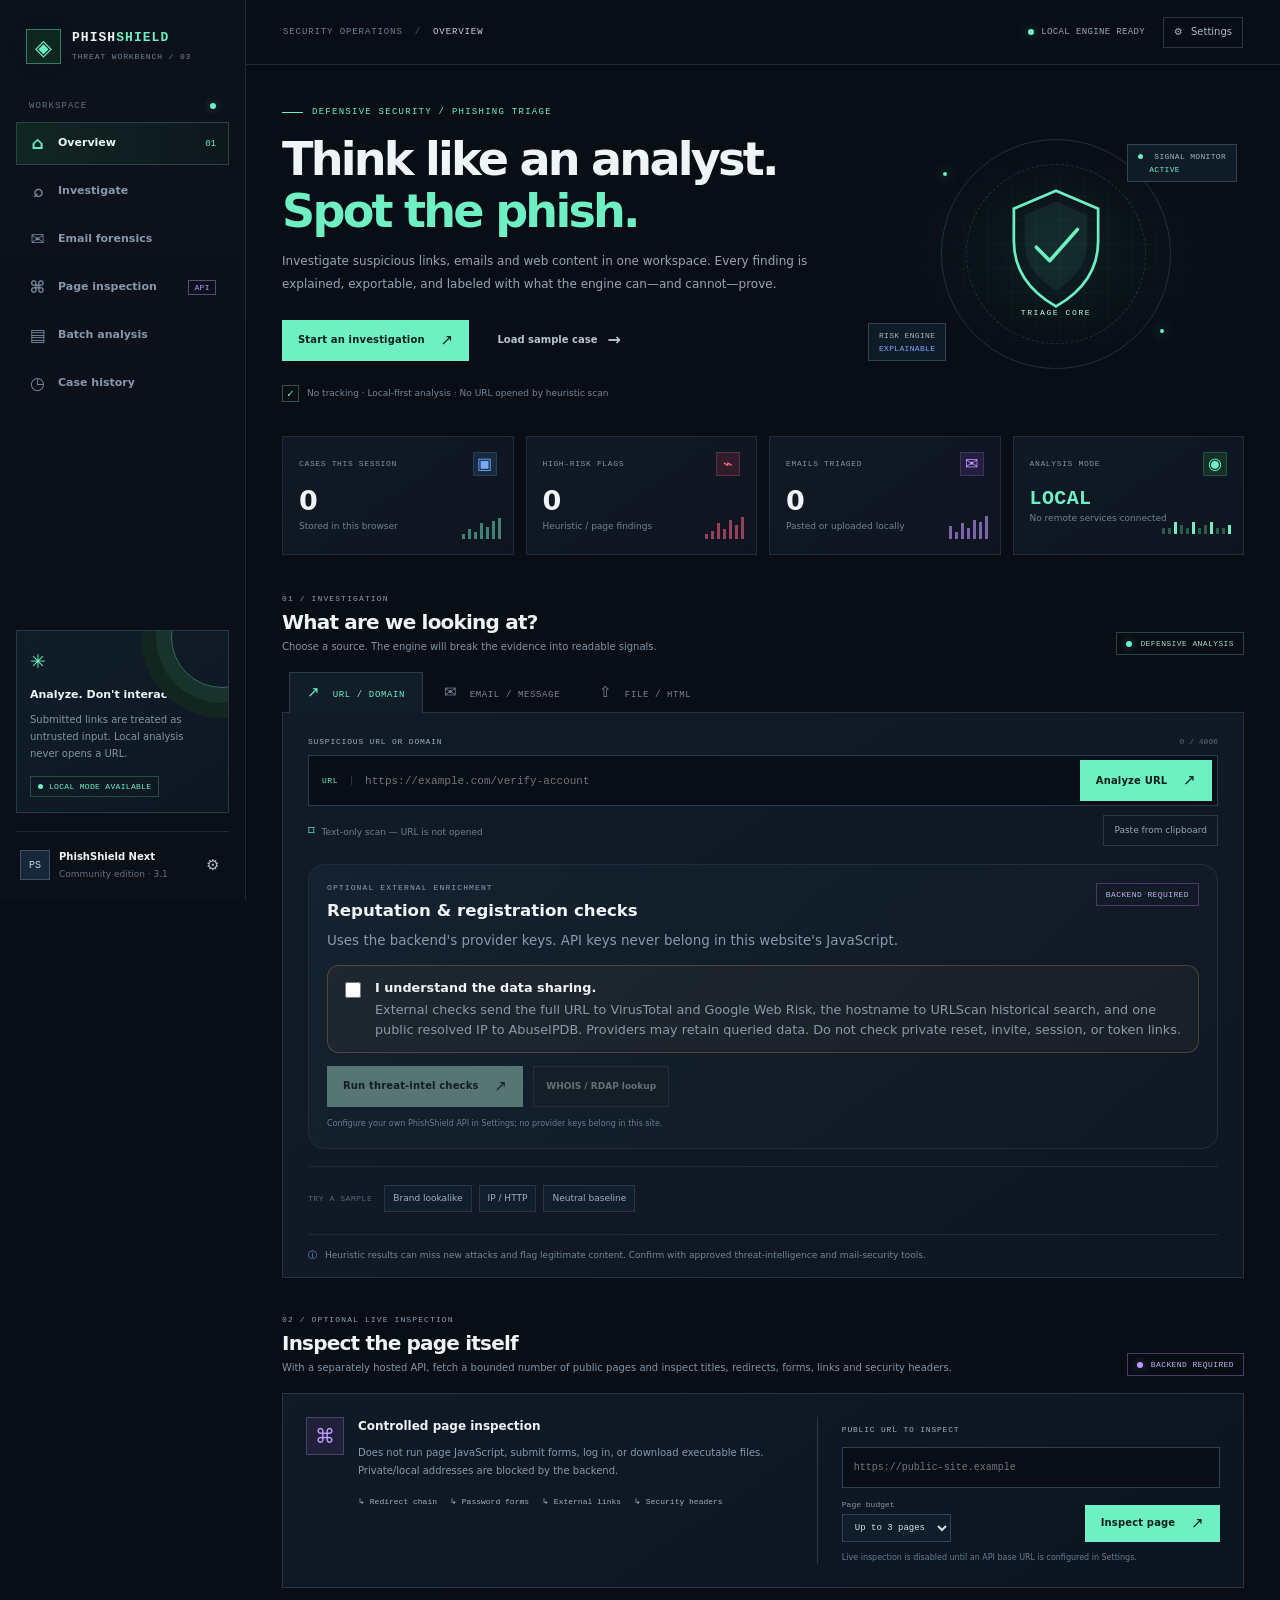
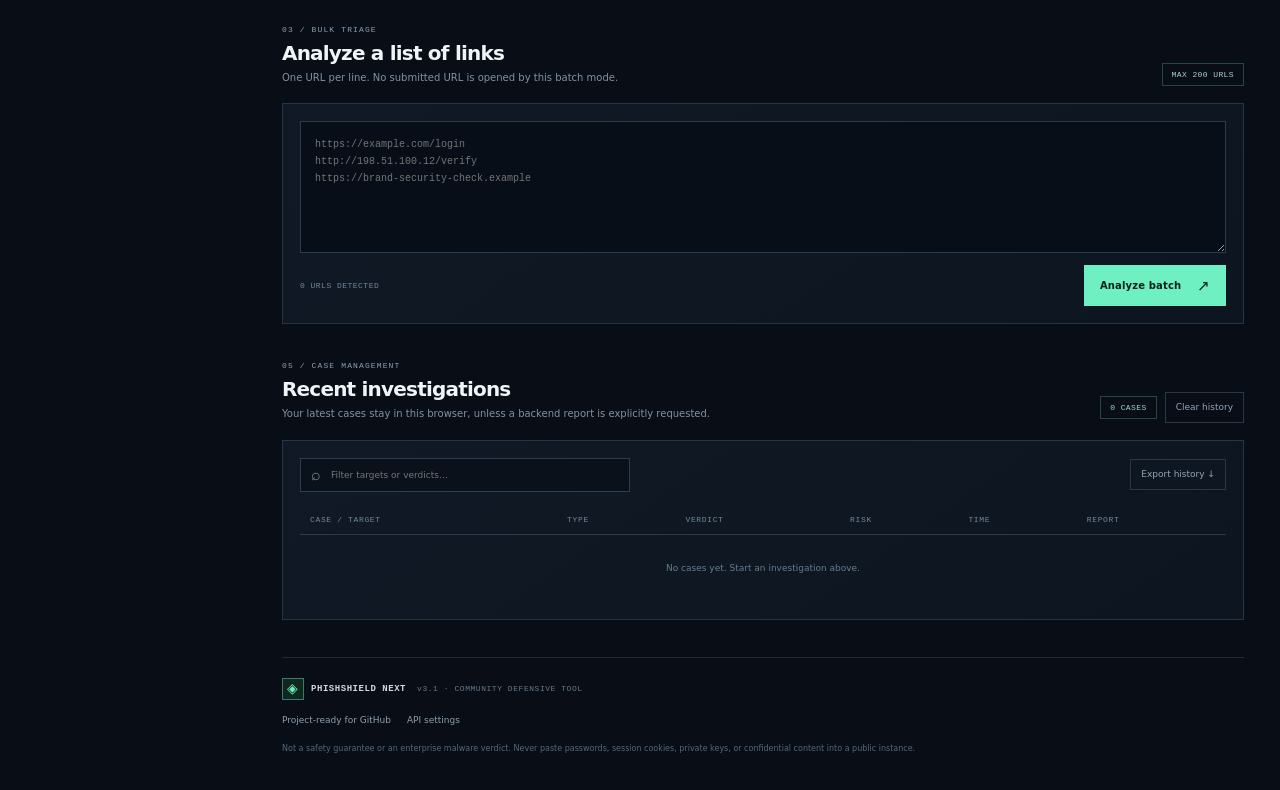
==== commit 68ed95c8: "Add threat intelligence APIs and WHOIS RDAP" ====
--- a/phishshield/static_site/index.html
+++ b/phishshield/static_site/index.html
@@ -27,7 +27,7 @@
         <p>Submitted links are treated as untrusted input. Local analysis never opens a URL.</p>
         <span class="safe-chip"><i></i> LOCAL MODE AVAILABLE</span>
       </div>
-      <div class="sidebar-bottom"><span class="avatar">PS</span><span><b>PhishShield Next</b><small>Community edition · 3.0</small></span><button class="icon-button tiny" id="open-settings-side" title="Settings" aria-label="Settings">⚙</button></div>
+      <div class="sidebar-bottom"><span class="avatar">PS</span><span><b>PhishShield Next</b><small>Community edition · 3.1</small></span><button class="icon-button tiny" id="open-settings-side" title="Settings" aria-label="Settings">⚙</button></div>
     </aside>
 
     <main class="main-area">
@@ -73,6 +73,12 @@
               <div class="field-label-row"><label for="url-input">SUSPICIOUS URL OR DOMAIN</label><span class="char-count" id="url-char">0 / 4096</span></div>
               <div class="url-input-wrap"><span class="url-prefix">URL</span><input id="url-input" type="text" maxlength="4096" autocomplete="off" autocapitalize="off" spellcheck="false" placeholder="https://example.com/verify-account"><button id="analyze-url" class="primary-button">Analyze URL <span>↗</span></button></div>
               <div class="field-footer"><span><i class="tiny-lock">⌑</i> Text-only scan — URL is not opened</span><button class="subtle-button" id="paste-url">Paste from clipboard</button></div>
+              <div class="intel-lookup-card">
+                <div class="intel-lookup-heading"><div><span class="section-kicker">OPTIONAL EXTERNAL ENRICHMENT</span><h3>Reputation &amp; registration checks</h3><p>Uses the backend's provider keys. API keys never belong in this website's JavaScript.</p></div><span class="section-pill muted-pill">BACKEND REQUIRED</span></div>
+                <label class="privacy-consent" for="external-sharing-confirm"><input id="external-sharing-confirm" type="checkbox"><span><b>I understand the data sharing.</b> External checks send the full URL to VirusTotal and Google Web Risk, the hostname to URLScan historical search, and one public resolved IP to AbuseIPDB. Providers may retain queried data. Do not check private reset, invite, session, or token links.</span></label>
+                <div class="intel-lookup-actions"><button id="run-reputation" class="primary-button" disabled>Run threat-intel checks <span>↗</span></button><button id="run-whois" class="secondary-button">WHOIS / RDAP lookup</button></div>
+                <p class="hint-line" id="intel-status" role="status">Configure your own PhishShield API in Settings. External lookups are disabled by default on hosted backends.</p>
+              </div>
               <div class="quick-examples"><span>TRY A SAMPLE</span><button data-sample="https://secure-login-paypal.account-check.click/verify">Brand lookalike</button><button data-sample="http://192.0.2.10/account/login">IP / HTTP</button><button data-sample="https://example.com/">Neutral baseline</button></div>
             </div>
             <div class="tab-panel" id="email-panel" role="tabpanel" hidden>
@@ -110,14 +116,14 @@
           <div class="history-card"><div class="history-toolbar"><div class="history-search"><span>⌕</span><input id="history-filter" type="search" placeholder="Filter targets or verdicts…"></div><button class="subtle-button" id="export-history">Export history ↓</button></div><div class="history-table-wrap"><table class="history-table"><thead><tr><th>CASE / TARGET</th><th>TYPE</th><th>VERDICT</th><th>RISK</th><th>TIME</th><th>REPORT</th></tr></thead><tbody id="history-body"><tr><td colspan="6" class="empty-cell">No cases yet. Start an investigation above.</td></tr></tbody></table></div></div>
         </section>
 
-        <footer class="footer"><div class="footer-brand"><span class="brand-mark">◈</span><b>PHISHSHIELD NEXT</b> <span>v3.0 · COMMUNITY DEFENSIVE TOOL</span></div><div class="footer-links"><a href="https://github.com/" target="_blank" rel="noreferrer">Project-ready for GitHub</a><button id="open-settings-footer">API settings</button></div><p>Not a safety guarantee or an enterprise malware verdict. Never paste passwords, session cookies, private keys, or confidential content into a public instance.</p></footer>
+        <footer class="footer"><div class="footer-brand"><span class="brand-mark">◈</span><b>PHISHSHIELD NEXT</b> <span>v3.1 · COMMUNITY DEFENSIVE TOOL</span></div><div class="footer-links"><a href="https://github.com/" target="_blank" rel="noreferrer">Project-ready for GitHub</a><button id="open-settings-footer">API settings</button></div><p>Not a safety guarantee or an enterprise malware verdict. Never paste passwords, session cookies, private keys, or confidential content into a public instance.</p></footer>
       </section>
     </main>
   </div>
 
   <div class="toast-region" id="toast-region" aria-live="polite" aria-atomic="true"></div>
   <div class="modal-backdrop" id="settings-modal" hidden>
-    <div class="settings-modal" role="dialog" aria-modal="true" aria-labelledby="settings-title"><div class="modal-heading"><div><div class="section-kicker">WORKSPACE CONFIGURATION</div><h2 id="settings-title">Connection settings</h2></div><button class="icon-button" id="close-settings" aria-label="Close settings">×</button></div><p class="modal-description">The hosted GitHub Pages version runs local heuristics in your browser. Add the base URL of your own deployed PhishShield API to enable controlled live page inspection. Don't add API keys here.</p><label for="api-base-input">PHISHSHIELD API BASE URL</label><input id="api-base-input" class="settings-input" type="url" placeholder="https://your-phishshield-api.example.com"><div class="settings-callout"><b>Privacy and deployment note</b><p>This URL is stored in this browser's local storage. Use HTTPS for a deployed API. The API must allow this website's origin using CORS. A public scanning API also needs abuse controls, rate limits and monitoring.</p></div><div class="modal-actions"><button id="test-api" class="secondary-button">Test connection</button><button id="save-settings" class="primary-button">Save settings</button><button id="remove-api" class="text-button">Remove API</button></div><div id="api-test-status" class="api-test-status" role="status"></div><button class="privacy-link" id="clear-local-data">Clear local cases and connection settings</button></div>
+    <div class="settings-modal" role="dialog" aria-modal="true" aria-labelledby="settings-title"><div class="modal-heading"><div><div class="section-kicker">WORKSPACE CONFIGURATION</div><h2 id="settings-title">Connection settings</h2></div><button class="icon-button" id="close-settings" aria-label="Close settings">×</button></div><p class="modal-description">The hosted GitHub Pages version runs local heuristics in your browser. Add the base URL of your deployed PhishShield API to enable live inspection, external reputation checks, and WHOIS/RDAP lookup. Never paste provider keys here.</p><label for="api-base-input">PHISHSHIELD API BASE URL</label><input id="api-base-input" class="settings-input" type="url" placeholder="https://your-phishshield-api.example.com"><div class="settings-callout"><b>Privacy and deployment note</b><p>This URL is stored in this browser's local storage. Use HTTPS for a deployed API. The API must allow this website's origin using CORS. Provider secrets must be backend environment variables. External lookups can share submitted indicators with third parties; public deployments need abuse controls, durable rate limits, quotas, and monitoring.</p></div><div class="modal-actions"><button id="test-api" class="secondary-button">Test connection</button><button id="save-settings" class="primary-button">Save settings</button><button id="remove-api" class="text-button">Remove API</button></div><div id="api-test-status" class="api-test-status" role="status"></div><button class="privacy-link" id="clear-local-data">Clear local cases and connection settings</button></div>
   </div>
   <script src="./assets/app.js" defer></script>
 </body></html>
--- a/phishshield/static_site/assets/app.css
+++ b/phishshield/static_site/assets/app.css
@@ -4,3 +4,27 @@
 @media print{body{background:#fff!important;color:#111!important}.sidebar,.topbar,.hero-grid,.stats-grid,.workspace-section:not(.results-section),.footer,.toast-region,.modal-backdrop,.result-actions{display:none!important}.main-area{margin:0!important}.page-content{max-width:none!important;padding:0!important}.results-section{display:block!important;visibility:visible!important;border:0!important;background:#fff!important;padding:0!important;margin:0!important}.section-heading h2,.report-heading h3,.report-panel h4,.signal-item b,.report-summary,.report-panel,.report-target,.evidence-row b,.limitations,.signal-item p,.recommendation{color:#111!important}.report-summary,.report-panel,.signal-item,.no-signals{background:#fff!important;border:1px solid #bbb!important;break-inside:avoid}.report-grid{grid-template-columns:1fr 1fr!important}.results-section[hidden]{display:block!important}.badge{background:#fff!important;color:#111!important;border-color:#888!important}.scorebar{background:#ddd!important}.report-score strong{color:#111!important}.recommendation{background:#f4f4f4!important;border-left-color:#333!important}.report-panel{break-inside:avoid}}
 
 .page-evidence{border-top:1px solid #2b3b4a;margin-top:12px;padding-top:9px;font-size:9px;color:#a2b5c5}.page-evidence summary{cursor:pointer;color:var(--mint);font:8px var(--mono);letter-spacing:.05em;list-style-position:inside}.page-evidence h4{margin:13px 0 5px;color:#becdd7}.page-evidence .report-target{margin:4px 0;font-size:8px;overflow-wrap:anywhere}
+
+/* Optional provider enrichment panel (v3.1) */
+.intel-lookup-card{margin-top:18px;padding:18px;border:1px solid var(--line);border-radius:16px;background:linear-gradient(135deg,rgba(35,62,79,.22),rgba(15,28,39,.42));}
+.intel-lookup-heading{display:flex;align-items:flex-start;justify-content:space-between;gap:14px;margin-bottom:14px;}
+.intel-lookup-heading h3{margin:5px 0 6px;font-size:1.04rem;}
+.intel-lookup-heading p{margin:0;color:var(--muted);font-size:.84rem;max-width:650px;line-height:1.55;}
+.privacy-consent{display:flex;gap:11px;align-items:flex-start;padding:12px 13px;border:1px solid rgba(255,190,100,.22);border-radius:12px;background:rgba(255,190,100,.045);color:var(--muted);font-size:.8rem;line-height:1.55;cursor:pointer;}
+.privacy-consent input{margin-top:4px;accent-color:var(--mint);flex:0 0 auto;width:16px;height:16px;}
+.privacy-consent b{display:block;color:var(--text);margin-bottom:2px;}
+.intel-lookup-actions{display:flex;flex-wrap:wrap;gap:10px;margin-top:13px;}
+.intel-lookup-actions button:disabled{opacity:.45;cursor:not-allowed;filter:saturate(.4);}
+#intel-status{margin:10px 0 0;max-width:950px;}
+.reputation-provider-grid{display:grid;grid-template-columns:repeat(2,minmax(0,1fr));gap:12px;margin-top:10px;}
+.provider-card{min-width:0;padding:14px;border:1px solid var(--line);border-radius:12px;background:rgba(16,28,39,.5);}
+.provider-card h5{margin:0 0 7px;font-size:.9rem;color:var(--text);}
+.provider-card p{margin:5px 0;color:var(--muted);font-size:.82rem;line-height:1.5;overflow-wrap:anywhere;}
+.provider-status{display:inline-flex;border-radius:999px;padding:3px 8px;font-size:.68rem;letter-spacing:.06em;text-transform:uppercase;background:rgba(120,150,170,.1);color:var(--muted);margin-bottom:7px;}
+.provider-status.threat_found,.provider-status.error,.provider-status.auth_error,.provider-status.rate_limited{background:rgba(244,93,109,.12);color:var(--red);}
+.provider-status.no_match,.provider-status.ok{background:rgba(74,222,178,.1);color:var(--mint);}
+.provider-results{margin-top:9px;padding-top:8px;border-top:1px solid var(--line);}
+.provider-results a{color:var(--mint);overflow-wrap:anywhere;}
+@media(max-width:760px){.intel-lookup-heading{display:block}.intel-lookup-heading .section-pill{display:inline-flex;margin-top:8px}.reputation-provider-grid{grid-template-columns:1fr}.intel-lookup-actions button{width:100%;}}
+
+.provider-status.record_found{background:rgba(120,150,170,.1);color:var(--text);}
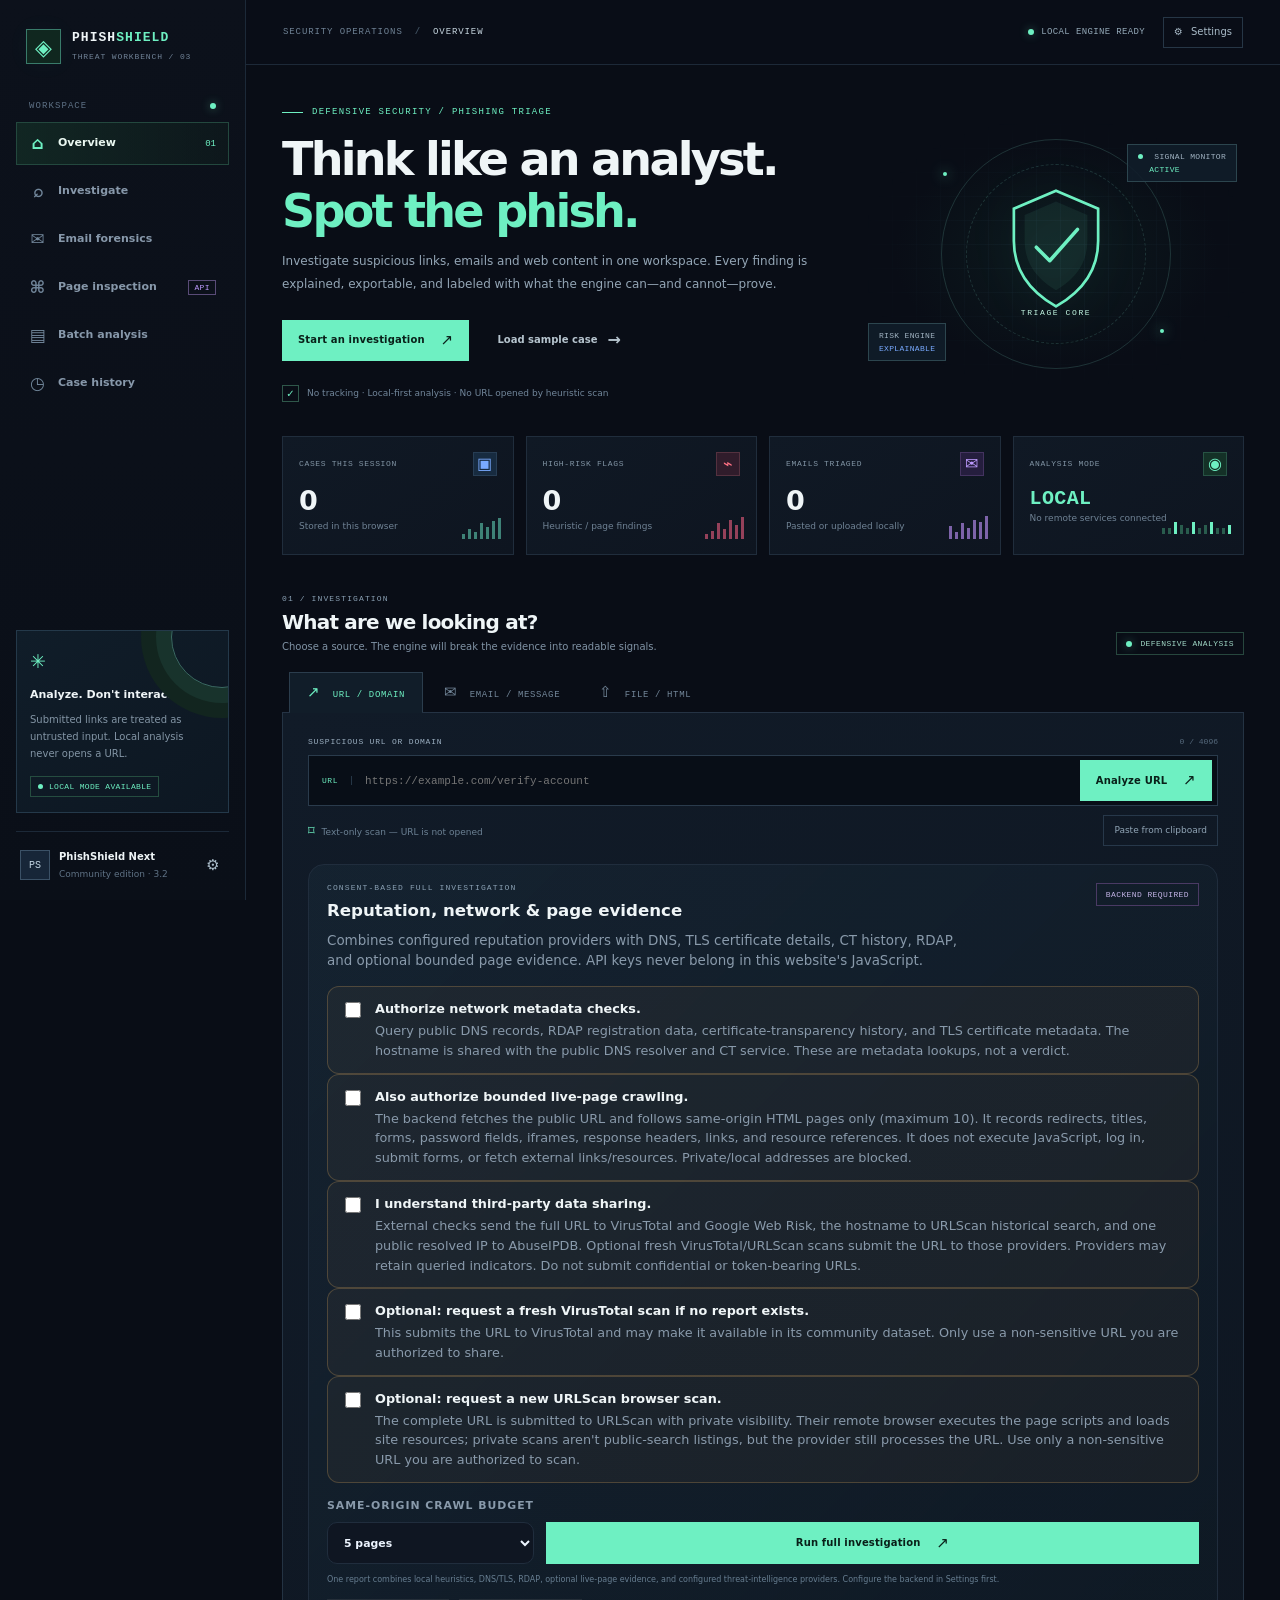
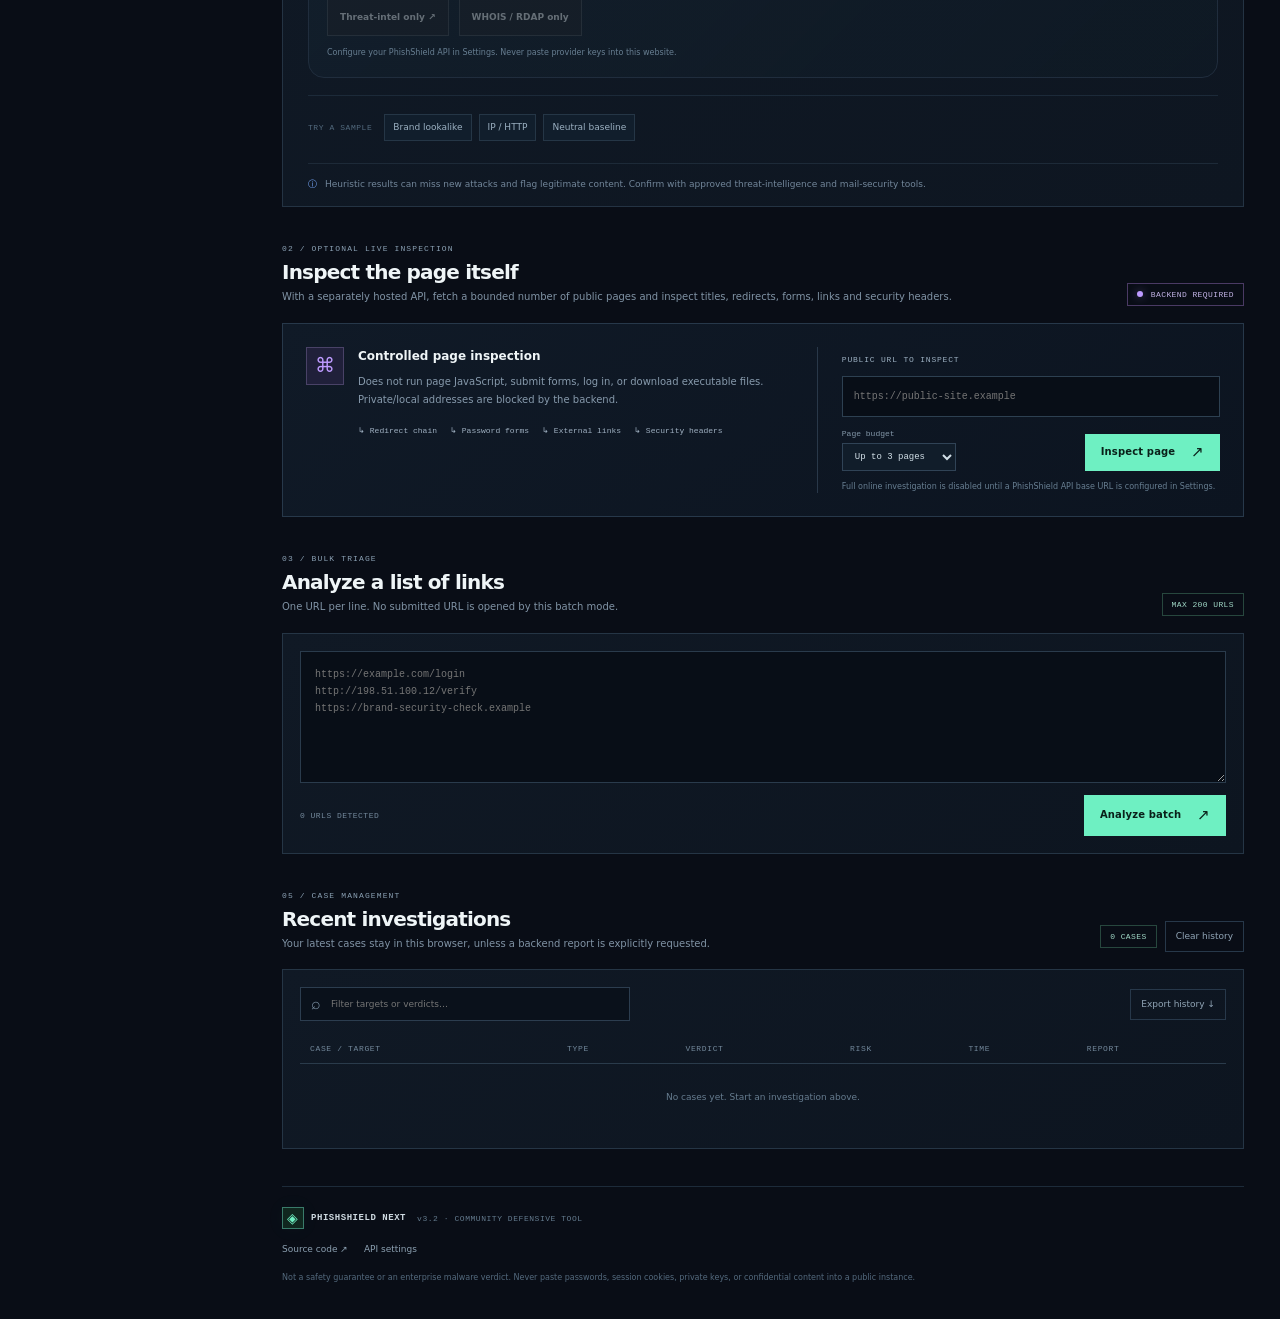
==== commit bfd3b2be: "Upgrade PhishShield to v3.2.0" ====
--- a/phishshield/static_site/index.html
+++ b/phishshield/static_site/index.html
@@ -27,7 +27,7 @@
         <p>Submitted links are treated as untrusted input. Local analysis never opens a URL.</p>
         <span class="safe-chip"><i></i> LOCAL MODE AVAILABLE</span>
       </div>
-      <div class="sidebar-bottom"><span class="avatar">PS</span><span><b>PhishShield Next</b><small>Community edition · 3.1</small></span><button class="icon-button tiny" id="open-settings-side" title="Settings" aria-label="Settings">⚙</button></div>
+      <div class="sidebar-bottom"><span class="avatar">PS</span><span><b>PhishShield Next</b><small>Community edition · 3.2</small></span><button class="icon-button tiny" id="open-settings-side" title="Settings" aria-label="Settings">⚙</button></div>
     </aside>
 
     <main class="main-area">
@@ -74,10 +74,16 @@
               <div class="url-input-wrap"><span class="url-prefix">URL</span><input id="url-input" type="text" maxlength="4096" autocomplete="off" autocapitalize="off" spellcheck="false" placeholder="https://example.com/verify-account"><button id="analyze-url" class="primary-button">Analyze URL <span>↗</span></button></div>
               <div class="field-footer"><span><i class="tiny-lock">⌑</i> Text-only scan — URL is not opened</span><button class="subtle-button" id="paste-url">Paste from clipboard</button></div>
               <div class="intel-lookup-card">
-                <div class="intel-lookup-heading"><div><span class="section-kicker">OPTIONAL EXTERNAL ENRICHMENT</span><h3>Reputation &amp; registration checks</h3><p>Uses the backend's provider keys. API keys never belong in this website's JavaScript.</p></div><span class="section-pill muted-pill">BACKEND REQUIRED</span></div>
-                <label class="privacy-consent" for="external-sharing-confirm"><input id="external-sharing-confirm" type="checkbox"><span><b>I understand the data sharing.</b> External checks send the full URL to VirusTotal and Google Web Risk, the hostname to URLScan historical search, and one public resolved IP to AbuseIPDB. Providers may retain queried data. Do not check private reset, invite, session, or token links.</span></label>
-                <div class="intel-lookup-actions"><button id="run-reputation" class="primary-button" disabled>Run threat-intel checks <span>↗</span></button><button id="run-whois" class="secondary-button">WHOIS / RDAP lookup</button></div>
-                <p class="hint-line" id="intel-status" role="status">Configure your own PhishShield API in Settings. External lookups are disabled by default on hosted backends.</p>
+                <div class="intel-lookup-heading"><div><span class="section-kicker">CONSENT-BASED FULL INVESTIGATION</span><h3>Reputation, network &amp; page evidence</h3><p>Combines configured reputation providers with DNS, TLS certificate details, CT history, RDAP, and optional bounded page evidence. API keys never belong in this website's JavaScript.</p></div><span class="section-pill muted-pill">BACKEND REQUIRED</span></div>
+                <label class="privacy-consent" for="network-checks-confirm"><input id="network-checks-confirm" type="checkbox"><span><b>Authorize network metadata checks.</b> Query public DNS records, RDAP registration data, certificate-transparency history, and TLS certificate metadata. The hostname is shared with the public DNS resolver and CT service. These are metadata lookups, not a verdict.</span></label>
+                <label class="privacy-consent" for="live-crawl-confirm"><input id="live-crawl-confirm" type="checkbox"><span><b>Also authorize bounded live-page crawling.</b> The backend fetches the public URL and follows same-origin HTML pages only (maximum 10). It records redirects, titles, forms, password fields, iframes, response headers, links, and resource references. It does not execute JavaScript, log in, submit forms, or fetch external links/resources. Private/local addresses are blocked.</span></label>
+                <label class="privacy-consent" for="external-sharing-confirm"><input id="external-sharing-confirm" type="checkbox"><span><b>I understand third-party data sharing.</b> External checks send the full URL to VirusTotal and Google Web Risk, the hostname to URLScan historical search, and one public resolved IP to AbuseIPDB. Optional fresh VirusTotal/URLScan scans submit the URL to those providers. Providers may retain queried indicators. Do not submit confidential or token-bearing URLs.</span></label>
+                <label class="privacy-consent" for="vt-submit-confirm"><input id="vt-submit-confirm" type="checkbox"><span><b>Optional: request a fresh VirusTotal scan if no report exists.</b> This submits the URL to VirusTotal and may make it available in its community dataset. Only use a non-sensitive URL you are authorized to share.</span></label>
+                <label class="privacy-consent" for="urlscan-submit-confirm"><input id="urlscan-submit-confirm" type="checkbox"><span><b>Optional: request a new URLScan browser scan.</b> The complete URL is submitted to URLScan with private visibility. Their remote browser executes the page scripts and loads site resources; private scans aren't public-search listings, but the provider still processes the URL. Use only a non-sensitive URL you are authorized to scan.</span></label>
+                <div class="full-investigation-controls"><label for="full-max-pages">SAME-ORIGIN CRAWL BUDGET <select id="full-max-pages"><option value="1">1 page</option><option value="3">3 pages</option><option value="5" selected>5 pages</option><option value="10">10 pages</option></select></label><button id="full-investigate" class="primary-button">Run full investigation <span>↗</span></button></div>
+                <p class="hint-line" id="full-investigation-status" role="status">One report combines local heuristics, DNS/TLS, RDAP, optional live-page evidence, and configured threat-intelligence providers. Configure the backend in Settings first.</p>
+                <div class="intel-lookup-actions"><button id="run-reputation" class="secondary-button" disabled>Threat-intel only ↗</button><button id="run-whois" class="secondary-button">WHOIS / RDAP only</button></div>
+                <p class="hint-line" id="intel-status" role="status">External lookups require configured provider secrets and explicit consent.</p>
               </div>
               <div class="quick-examples"><span>TRY A SAMPLE</span><button data-sample="https://secure-login-paypal.account-check.click/verify">Brand lookalike</button><button data-sample="http://192.0.2.10/account/login">IP / HTTP</button><button data-sample="https://example.com/">Neutral baseline</button></div>
             </div>
@@ -98,7 +104,7 @@
 
         <section class="workspace-section" id="page-inspection">
           <div class="section-heading"><div><div class="section-kicker">02 / OPTIONAL LIVE INSPECTION</div><h2>Inspect the page itself</h2><p>With a separately hosted API, fetch a bounded number of public pages and inspect titles, redirects, forms, links and security headers.</p></div><span class="section-pill muted-pill"><i></i> BACKEND REQUIRED</span></div>
-          <div class="live-inspect-card"><div class="live-card-copy"><div class="live-icon">⌘</div><div><h3>Controlled page inspection</h3><p>Does not run page JavaScript, submit forms, log in, or download executable files. Private/local addresses are blocked by the backend.</p><div class="live-features"><span>↳ Redirect chain</span><span>↳ Password forms</span><span>↳ External links</span><span>↳ Security headers</span></div></div></div><div class="live-card-controls"><label for="inspect-url">PUBLIC URL TO INSPECT</label><input id="inspect-url" type="text" maxlength="4096" spellcheck="false" placeholder="https://public-site.example"><div class="inspect-controls-row"><label for="max-pages">Page budget <select id="max-pages"><option value="1">1 page</option><option value="3" selected>Up to 3 pages</option><option value="5">Up to 5 pages</option></select></label><button id="inspect-page" class="primary-button">Inspect page <span>↗</span></button></div><p class="hint-line" id="api-hint">Live inspection is disabled until an API base URL is configured in Settings.</p></div></div>
+          <div class="live-inspect-card"><div class="live-card-copy"><div class="live-icon">⌘</div><div><h3>Controlled page inspection</h3><p>Does not run page JavaScript, submit forms, log in, or download executable files. Private/local addresses are blocked by the backend.</p><div class="live-features"><span>↳ Redirect chain</span><span>↳ Password forms</span><span>↳ External links</span><span>↳ Security headers</span></div></div></div><div class="live-card-controls"><label for="inspect-url">PUBLIC URL TO INSPECT</label><input id="inspect-url" type="text" maxlength="4096" spellcheck="false" placeholder="https://public-site.example"><div class="inspect-controls-row"><label for="max-pages">Page budget <select id="max-pages"><option value="1">1 page</option><option value="3" selected>Up to 3 pages</option><option value="5">Up to 5 pages</option><option value="10">Up to 10 pages</option></select></label><button id="inspect-page" class="primary-button">Inspect page <span>↗</span></button></div><p class="hint-line" id="api-hint">Live inspection is disabled until an API base URL is configured in Settings.</p></div></div>
         </section>
 
         <section class="workspace-section" id="batch">
@@ -116,7 +122,7 @@
           <div class="history-card"><div class="history-toolbar"><div class="history-search"><span>⌕</span><input id="history-filter" type="search" placeholder="Filter targets or verdicts…"></div><button class="subtle-button" id="export-history">Export history ↓</button></div><div class="history-table-wrap"><table class="history-table"><thead><tr><th>CASE / TARGET</th><th>TYPE</th><th>VERDICT</th><th>RISK</th><th>TIME</th><th>REPORT</th></tr></thead><tbody id="history-body"><tr><td colspan="6" class="empty-cell">No cases yet. Start an investigation above.</td></tr></tbody></table></div></div>
         </section>
 
-        <footer class="footer"><div class="footer-brand"><span class="brand-mark">◈</span><b>PHISHSHIELD NEXT</b> <span>v3.1 · COMMUNITY DEFENSIVE TOOL</span></div><div class="footer-links"><a href="https://github.com/" target="_blank" rel="noreferrer">Project-ready for GitHub</a><button id="open-settings-footer">API settings</button></div><p>Not a safety guarantee or an enterprise malware verdict. Never paste passwords, session cookies, private keys, or confidential content into a public instance.</p></footer>
+        <footer class="footer"><div class="footer-brand"><span class="brand-mark">◈</span><b>PHISHSHIELD NEXT</b> <span>v3.2 · COMMUNITY DEFENSIVE TOOL</span></div><div class="footer-links"><a href="https://github.com/ayushkp930/PhishShield-Next.io" target="_blank" rel="noreferrer">Source code ↗</a><button id="open-settings-footer">API settings</button></div><p>Not a safety guarantee or an enterprise malware verdict. Never paste passwords, session cookies, private keys, or confidential content into a public instance.</p></footer>
       </section>
     </main>
   </div>
--- a/phishshield/static_site/assets/app.css
+++ b/phishshield/static_site/assets/app.css
@@ -5,7 +5,7 @@
 
 .page-evidence{border-top:1px solid #2b3b4a;margin-top:12px;padding-top:9px;font-size:9px;color:#a2b5c5}.page-evidence summary{cursor:pointer;color:var(--mint);font:8px var(--mono);letter-spacing:.05em;list-style-position:inside}.page-evidence h4{margin:13px 0 5px;color:#becdd7}.page-evidence .report-target{margin:4px 0;font-size:8px;overflow-wrap:anywhere}
 
-/* Optional provider enrichment panel (v3.1) */
+/* Full multi-source investigation panel (v3.2) */
 .intel-lookup-card{margin-top:18px;padding:18px;border:1px solid var(--line);border-radius:16px;background:linear-gradient(135deg,rgba(35,62,79,.22),rgba(15,28,39,.42));}
 .intel-lookup-heading{display:flex;align-items:flex-start;justify-content:space-between;gap:14px;margin-bottom:14px;}
 .intel-lookup-heading h3{margin:5px 0 6px;font-size:1.04rem;}
@@ -28,3 +28,20 @@
 @media(max-width:760px){.intel-lookup-heading{display:block}.intel-lookup-heading .section-pill{display:inline-flex;margin-top:8px}.reputation-provider-grid{grid-template-columns:1fr}.intel-lookup-actions button{width:100%;}}
 
 .provider-status.record_found{background:rgba(120,150,170,.1);color:var(--text);}
+
+/* v3.2 full-investigation report additions */
+.full-investigation-controls{display:flex;flex-wrap:wrap;align-items:end;gap:12px;margin-top:14px}
+.full-investigation-controls label{display:grid;gap:7px;color:var(--muted,#8b9bb0);font-size:.68rem;font-weight:800;letter-spacing:.09em}
+.full-investigation-controls select{min-height:42px;min-width:150px;padding:10px 12px;border:1px solid var(--line,#26364b);border-radius:10px;background:var(--panel,#0d1725);color:var(--ink,#edf5ff);font:inherit;letter-spacing:normal}
+.full-investigation-controls .primary-button{flex:1;min-height:42px}
+.engine-table-wrap{max-width:100%;overflow:auto;margin:10px 0;border:1px solid var(--line,#26364b);border-radius:10px}
+.engine-table{width:100%;border-collapse:collapse;min-width:560px;font-size:.76rem}
+.engine-table th,.engine-table td{padding:9px 10px;text-align:left;vertical-align:top;border-bottom:1px solid var(--line,#26364b);overflow-wrap:anywhere}
+.engine-table th{position:sticky;top:0;background:var(--panel-alt,#111e30);color:var(--muted,#9aaac0);font-size:.65rem;letter-spacing:.08em;text-transform:uppercase}
+.engine-table tr:last-child td{border-bottom:0}
+.metadata-notes{margin:12px 0 0;padding-left:20px;color:var(--muted,#9aaac0);font-size:.78rem;line-height:1.65}
+.provider-results{overflow-wrap:anywhere;min-width:0}
+.privacy-consent{align-items:flex-start}
+.privacy-consent input{flex:0 0 auto;margin-top:3px}
+#full-investigation-status{overflow-wrap:anywhere}
+@media(max-width:680px){.full-investigation-controls{align-items:stretch;flex-direction:column}.full-investigation-controls select,.full-investigation-controls .primary-button{width:100%}.engine-table{min-width:500px}}
